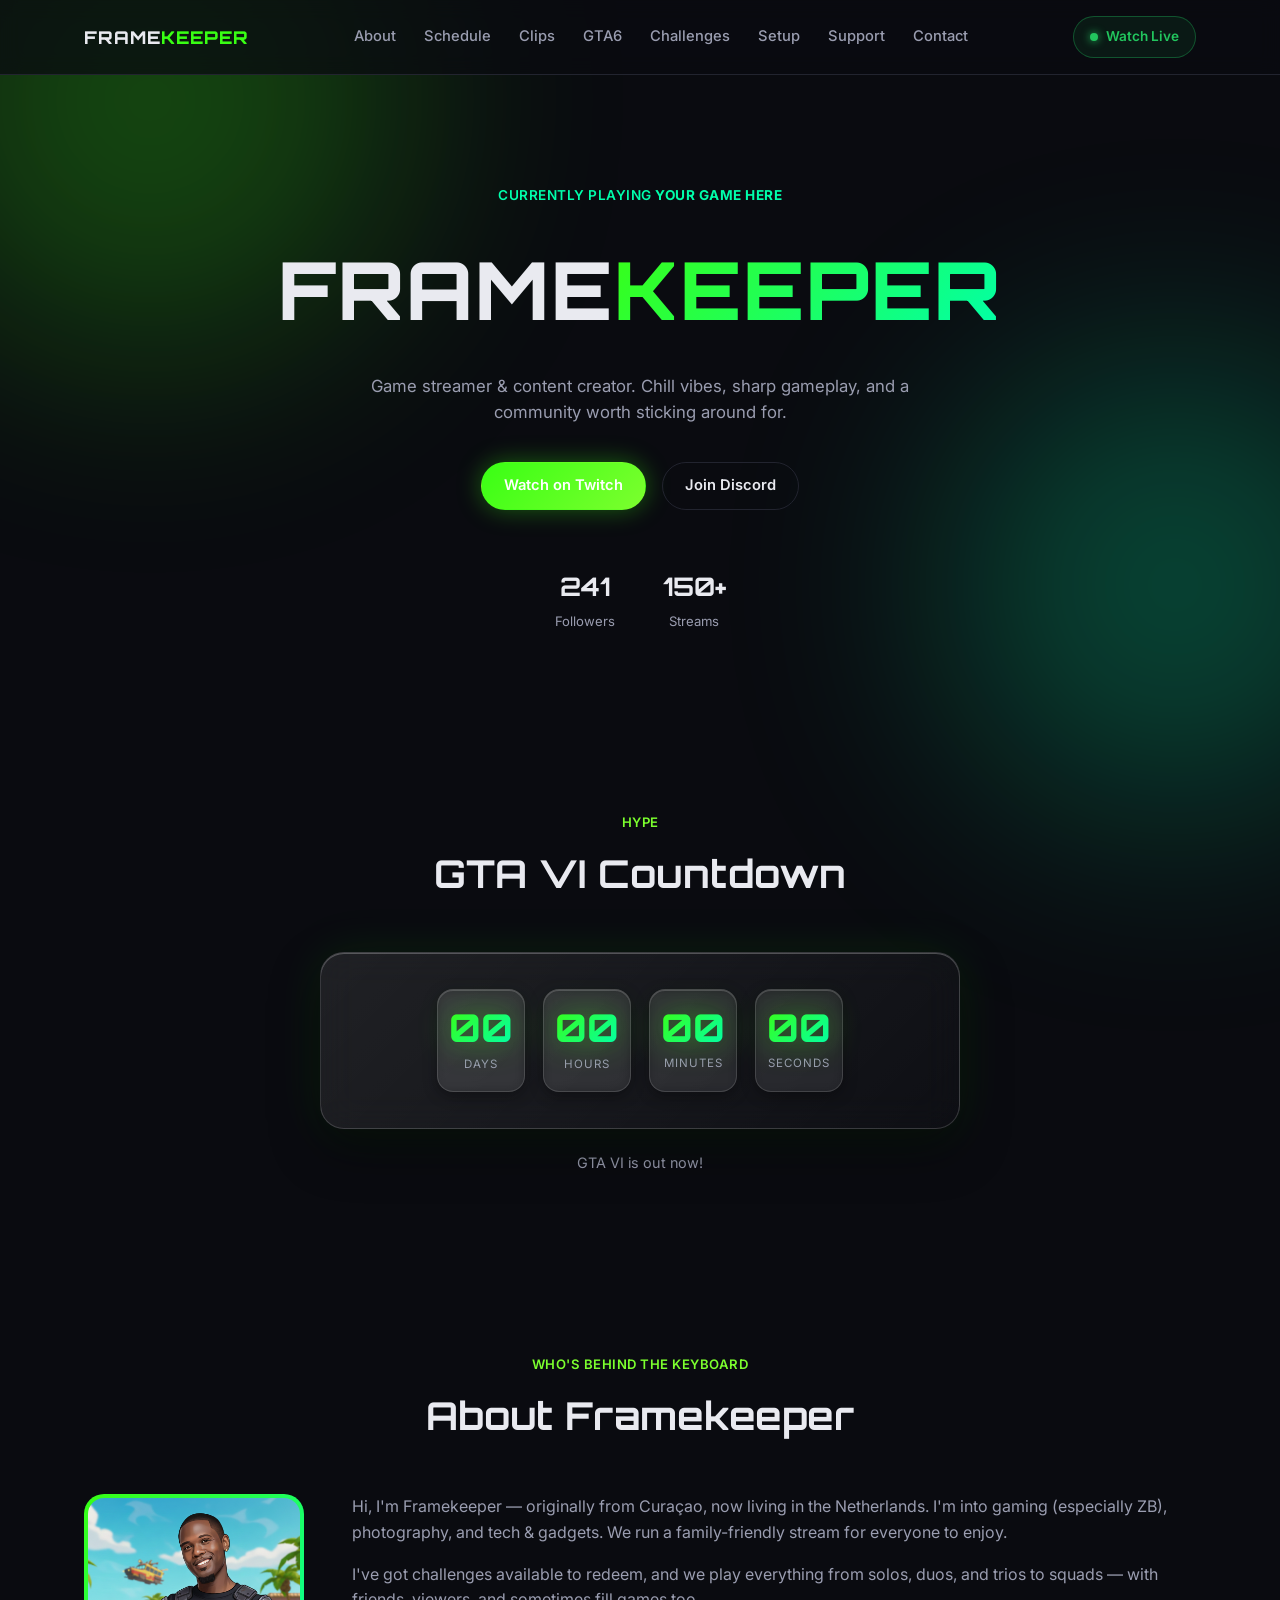
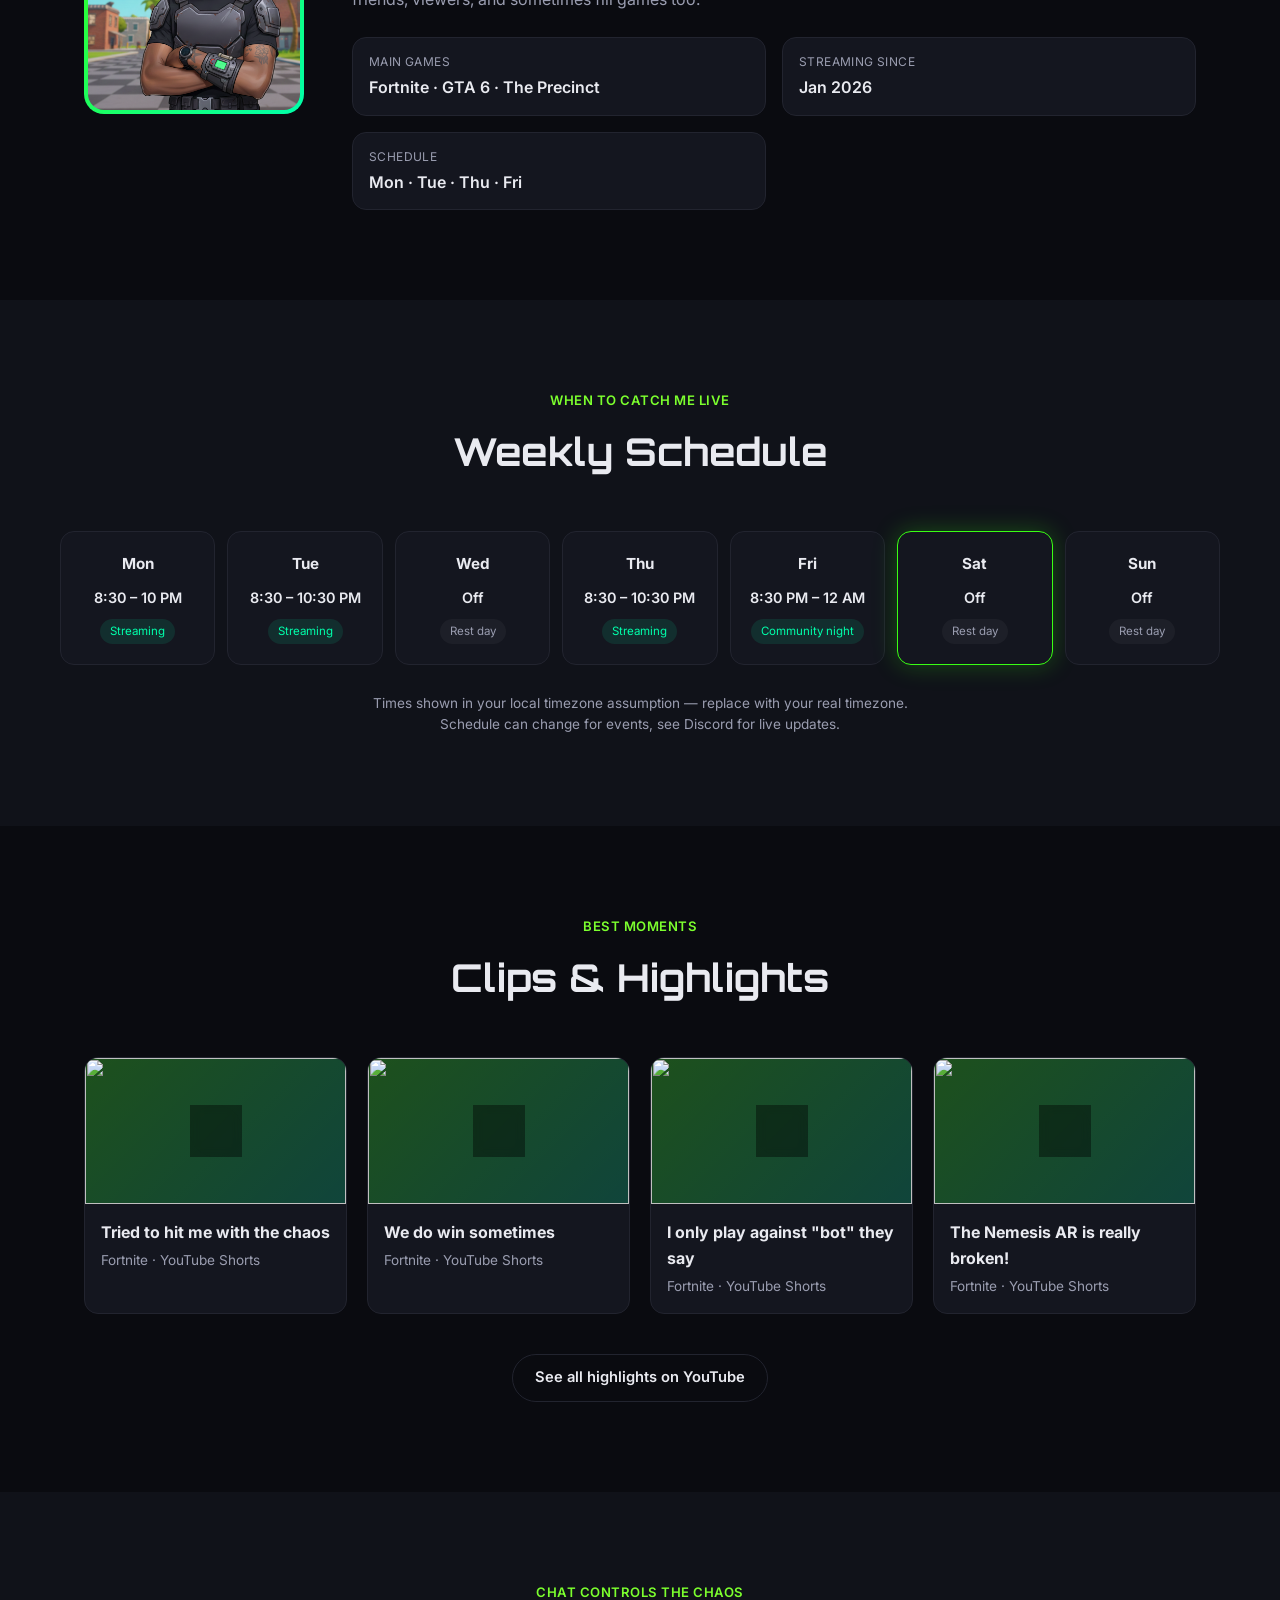
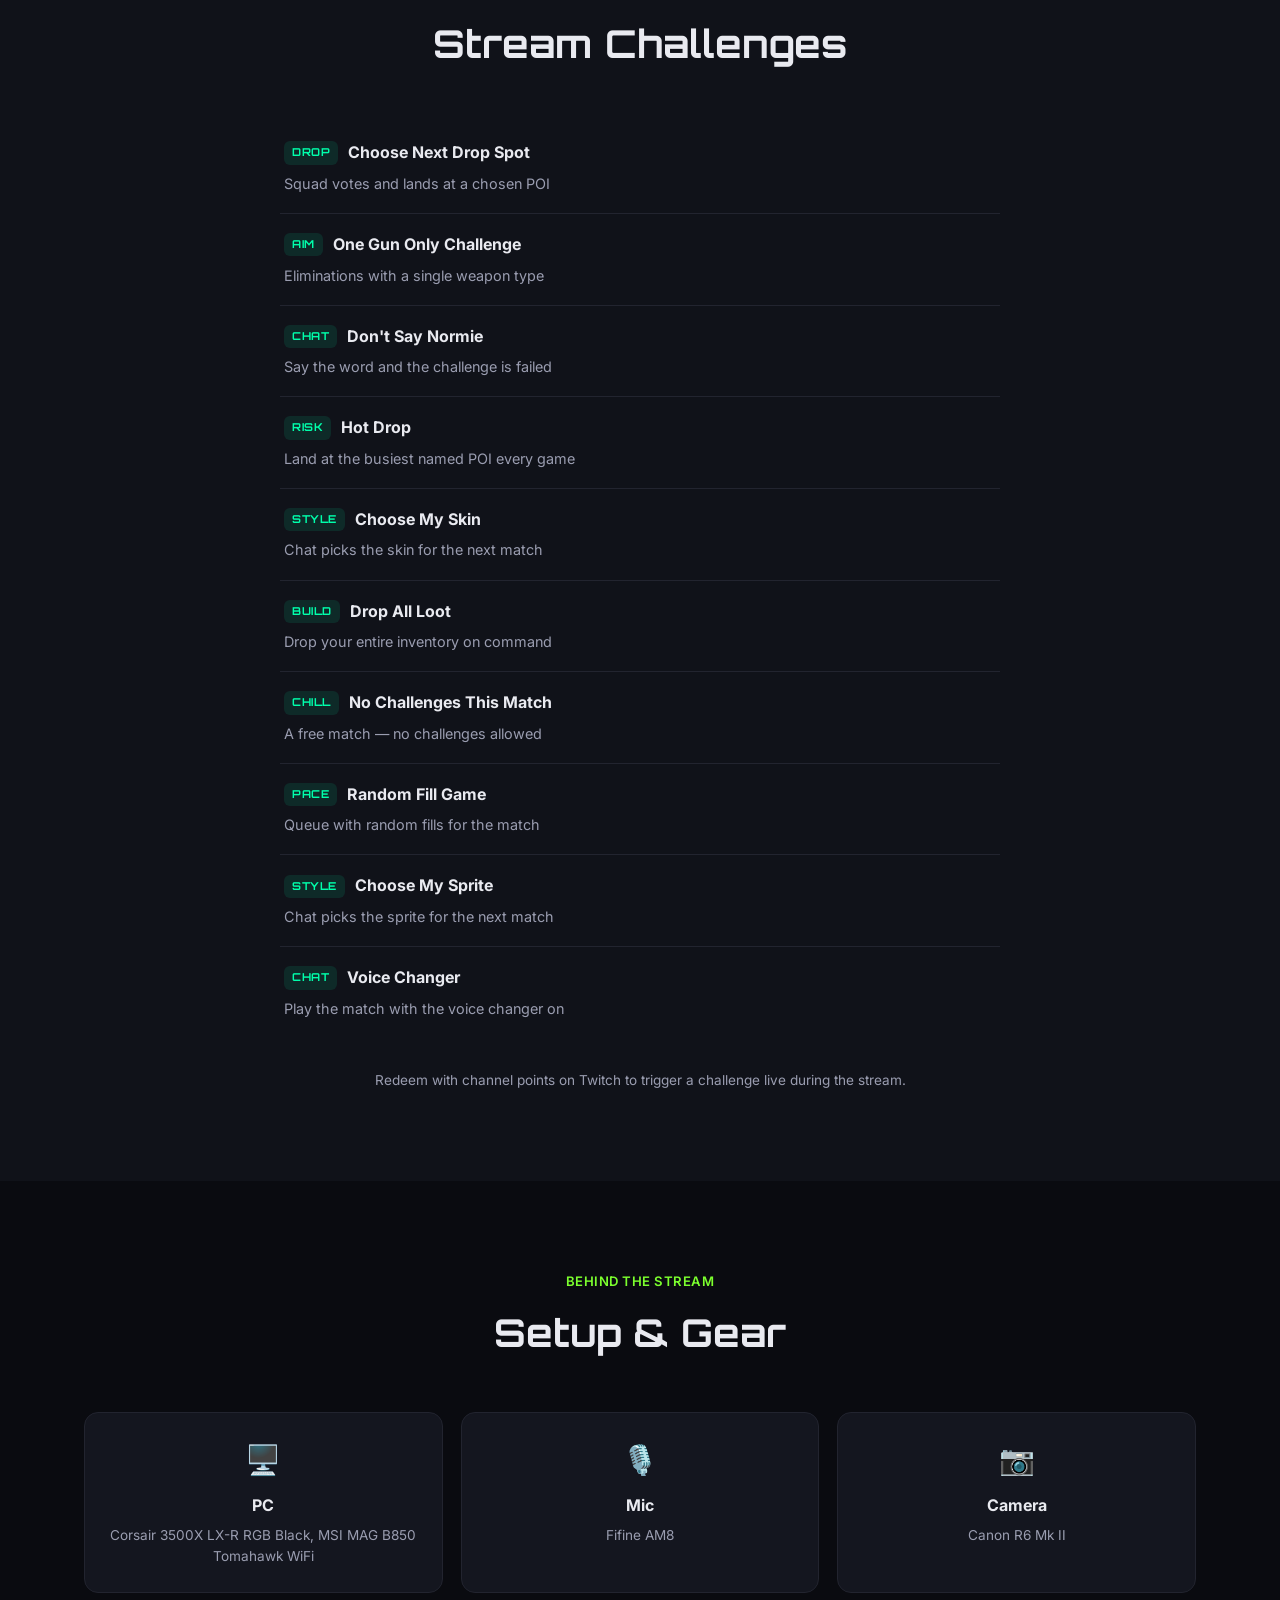
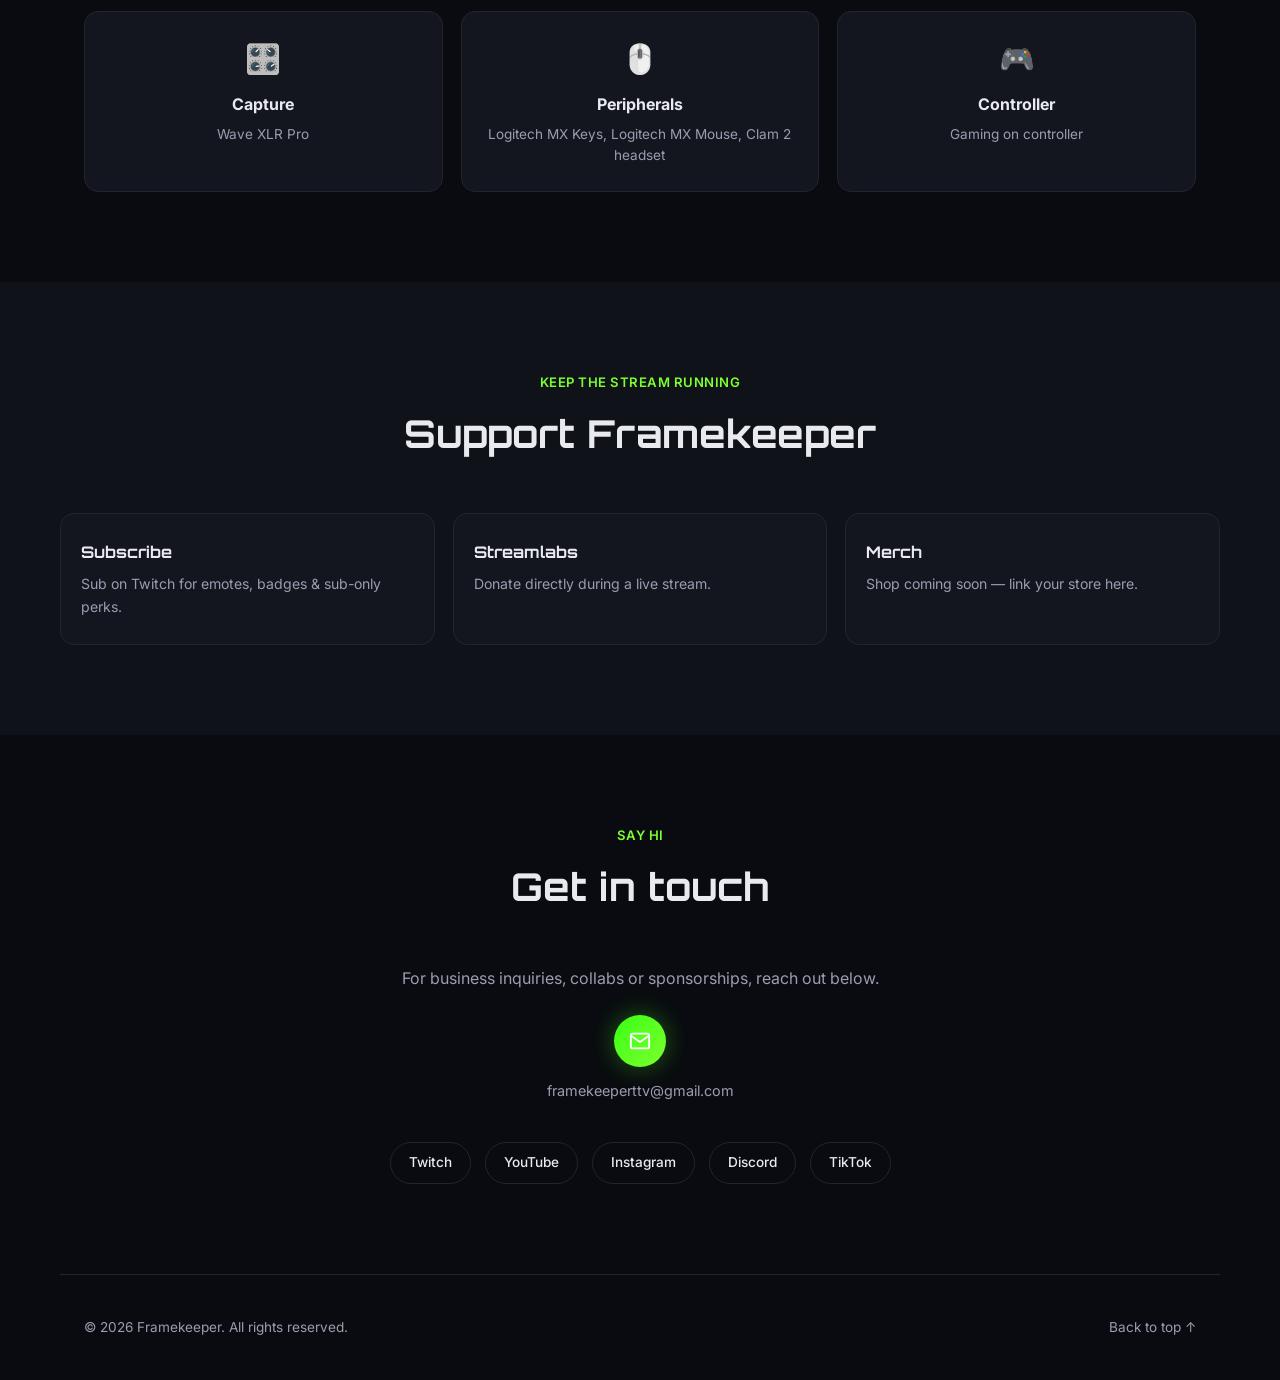
==== streamer-site/index.html @ 90343b36 "Update followers stat to 241 Co-Authored-By: Claude Sonnet 5 <noreply@anthropic.com>" ====
<!DOCTYPE html>
<html lang="en">
<head>
<meta charset="UTF-8">
<meta name="viewport" content="width=device-width, initial-scale=1">
<title>Framekeeper — Game Streamer</title>
<meta name="description" content="Framekeeper — live game streaming, highlights, schedule and community.">
<link rel="icon" href="data:,">
<link rel="preconnect" href="https://fonts.googleapis.com">
<link rel="preconnect" href="https://fonts.gstatic.com" crossorigin>
<link href="https://fonts.googleapis.com/css2?family=Orbitron:wght@600;800&family=Inter:wght@400;500;600;700&display=swap" rel="stylesheet">
<link rel="stylesheet" href="styles.css">
</head>
<body>

<div id="top"></div>
<div class="glow glow-a"></div>
<div class="glow glow-b"></div>

<header class="site-header">
  <div class="header-inner">
    <a href="#top" class="logo">FRAME<span>KEEPER</span></a>

    <nav class="main-nav" id="main-nav">
      <a href="#about">About</a>
      <a href="#schedule">Schedule</a>
      <a href="#clips">Clips</a>
      <a href="#gta6">GTA6</a>
      <a href="#challenges">Challenges</a>
      <a href="#setup">Setup</a>
      <a href="#support">Support</a>
      <a href="#contact">Contact</a>
    </nav>

    <div class="header-actions">
      <a class="btn btn-live" href="https://twitch.tv/framekeeper" target="_blank" rel="noopener">
        <span class="dot"></span> Watch Live
      </a>
      <button class="nav-toggle" id="nav-toggle" aria-label="Toggle menu" aria-expanded="false">
        <span></span><span></span><span></span>
      </button>
    </div>
  </div>
</header>

<main>

  <!-- HERO -->
  <section class="hero">
    <div class="hero-inner">
      <p class="eyebrow">Currently playing <strong>Your Game Here</strong></p>
      <h1>FRAME<span class="accent">KEEPER</span></h1>
      <p class="hero-sub">Game streamer &amp; content creator. Chill vibes, sharp gameplay, and a community worth sticking around for.</p>
      <div class="hero-actions">
        <a class="btn btn-primary" href="https://twitch.tv/framekeeper" target="_blank" rel="noopener">Watch on Twitch</a>
        <a class="btn btn-ghost" href="https://discord.gg/zXcfpspNe" target="_blank" rel="noopener">Join Discord</a>
      </div>
      <ul class="hero-stats">
        <li><strong>241</strong><span>Followers</span></li>
        <li><strong>150+</strong><span>Streams</span></li>
      </ul>
    </div>
  </section>

  <!-- GTA VI COUNTDOWN -->
  <section id="gta6" class="section">
    <div class="section-head">
      <p class="kicker">Hype</p>
      <h2>GTA VI Countdown</h2>
    </div>
    <div class="countdown-glass">
      <div class="countdown-unit">
        <span class="countdown-value" id="cd-days">00</span>
        <span class="countdown-label">Days</span>
      </div>
      <div class="countdown-unit">
        <span class="countdown-value" id="cd-hours">00</span>
        <span class="countdown-label">Hours</span>
      </div>
      <div class="countdown-unit">
        <span class="countdown-value" id="cd-mins">00</span>
        <span class="countdown-label">Minutes</span>
      </div>
      <div class="countdown-unit">
        <span class="countdown-value" id="cd-secs">00</span>
        <span class="countdown-label">Seconds</span>
      </div>
    </div>
    <p class="countdown-date" id="cd-target-label">Counting down to November 19, 2026</p>
  </section>

  <!-- ABOUT -->
  <section id="about" class="section">
    <div class="section-head">
      <p class="kicker">Who's behind the keyboard</p>
      <h2>About Framekeeper</h2>
    </div>
    <div class="about-grid">
      <div class="avatar-frame">
        <img src="assets/1766409558117.jpg" alt="Framekeeper" class="avatar-photo">
      </div>
      <div class="about-copy">
        <p>Hi, I'm Framekeeper — originally from Curaçao, now living in the Netherlands. I'm into gaming (especially ZB), photography, and tech &amp; gadgets. We run a family-friendly stream for everyone to enjoy.</p>
        <p>I've got challenges available to redeem, and we play everything from solos, duos, and trios to squads — with friends, viewers, and sometimes fill games too.</p>
        <div class="fact-grid">
          <div class="fact"><span class="fact-label">Main games</span><span class="fact-value">Fortnite · GTA 6 · The Precinct</span></div>
          <div class="fact"><span class="fact-label">Streaming since</span><span class="fact-value">Jan 2026</span></div>
          <div class="fact"><span class="fact-label">Schedule</span><span class="fact-value">Mon · Tue · Thu · Fri</span></div>
        </div>
      </div>
    </div>
  </section>

  <!-- SCHEDULE -->
  <section id="schedule" class="section section-alt">
    <div class="section-head">
      <p class="kicker">When to catch me live</p>
      <h2>Weekly Schedule</h2>
    </div>
    <div class="schedule-grid" id="schedule-grid">
      <div class="day" data-day="Mon"><h3>Mon</h3><p class="time">8:30 – 10 PM</p><p class="tag">Streaming</p></div>
      <div class="day" data-day="Tue"><h3>Tue</h3><p class="time">8:30 – 10:30 PM</p><p class="tag">Streaming</p></div>
      <div class="day" data-day="Wed"><h3>Wed</h3><p class="time">Off</p><p class="tag muted">Rest day</p></div>
      <div class="day" data-day="Thu"><h3>Thu</h3><p class="time">8:30 – 10:30 PM</p><p class="tag">Streaming</p></div>
      <div class="day" data-day="Fri"><h3>Fri</h3><p class="time">8:30 PM – 12 AM</p><p class="tag">Community night</p></div>
      <div class="day" data-day="Sat"><h3>Sat</h3><p class="time">Off</p><p class="tag muted">Rest day</p></div>
      <div class="day" data-day="Sun"><h3>Sun</h3><p class="time">Off</p><p class="tag muted">Rest day</p></div>
    </div>
    <p class="schedule-note">Times shown in your local timezone assumption — replace with your real timezone. Schedule can change for events, see Discord for live updates.</p>
  </section>

  <!-- CLIPS -->
  <section id="clips" class="section">
    <div class="section-head">
      <p class="kicker">Best moments</p>
      <h2>Clips &amp; Highlights</h2>
    </div>
    <div class="clips-grid">
      <a class="clip-card" href="https://youtube.com/shorts/l9DpNB4rnmU" target="_blank" rel="noopener">
        <div class="clip-thumb"><img src="https://i.ytimg.com/vi/l9DpNB4rnmU/hqdefault.jpg" alt="" loading="lazy"><span class="play">▶</span></div>
        <div class="clip-meta"><h3>Tried to hit me with the chaos</h3><p>Fortnite · YouTube Shorts</p></div>
      </a>
      <a class="clip-card" href="https://youtube.com/shorts/S5IHN55GiiU" target="_blank" rel="noopener">
        <div class="clip-thumb"><img src="https://i.ytimg.com/vi/S5IHN55GiiU/hqdefault.jpg" alt="" loading="lazy"><span class="play">▶</span></div>
        <div class="clip-meta"><h3>We do win sometimes</h3><p>Fortnite · YouTube Shorts</p></div>
      </a>
      <a class="clip-card" href="https://youtube.com/shorts/4AqRChThdSg" target="_blank" rel="noopener">
        <div class="clip-thumb"><img src="https://i.ytimg.com/vi/4AqRChThdSg/hqdefault.jpg" alt="" loading="lazy"><span class="play">▶</span></div>
        <div class="clip-meta"><h3>I only play against "bot" they say</h3><p>Fortnite · YouTube Shorts</p></div>
      </a>
      <a class="clip-card" href="https://youtube.com/shorts/7ZWcNuTIf1U" target="_blank" rel="noopener">
        <div class="clip-thumb"><img src="https://i.ytimg.com/vi/7ZWcNuTIf1U/hqdefault.jpg" alt="" loading="lazy"><span class="play">▶</span></div>
        <div class="clip-meta"><h3>The Nemesis AR is really broken!</h3><p>Fortnite · YouTube Shorts</p></div>
      </a>
    </div>
    <div class="clips-cta">
      <a class="btn btn-ghost" href="https://youtube.com/@framekeeper_" target="_blank" rel="noopener">See all highlights on YouTube</a>
    </div>
  </section>

  <!-- CHALLENGES -->
  <section id="challenges" class="section section-alt">
    <div class="section-head">
      <p class="kicker">Chat controls the chaos</p>
      <h2>Stream Challenges</h2>
    </div>
    <div class="challenge-list">
      <div class="challenge-item">
        <div class="challenge-title"><span class="challenge-tag">Drop</span>Choose Next Drop Spot</div>
        <p class="challenge-desc">Squad votes and lands at a chosen POI</p>
      </div>
      <div class="challenge-item">
        <div class="challenge-title"><span class="challenge-tag">Aim</span>One Gun Only Challenge</div>
        <p class="challenge-desc">Eliminations with a single weapon type</p>
      </div>
      <div class="challenge-item">
        <div class="challenge-title"><span class="challenge-tag">Chat</span>Don't Say Normie</div>
        <p class="challenge-desc">Say the word and the challenge is failed</p>
      </div>
      <div class="challenge-item">
        <div class="challenge-title"><span class="challenge-tag">Risk</span>Hot Drop</div>
        <p class="challenge-desc">Land at the busiest named POI every game</p>
      </div>
      <div class="challenge-item">
        <div class="challenge-title"><span class="challenge-tag">Style</span>Choose My Skin</div>
        <p class="challenge-desc">Chat picks the skin for the next match</p>
      </div>
      <div class="challenge-item">
        <div class="challenge-title"><span class="challenge-tag">Build</span>Drop All Loot</div>
        <p class="challenge-desc">Drop your entire inventory on command</p>
      </div>
      <div class="challenge-item">
        <div class="challenge-title"><span class="challenge-tag">Chill</span>No Challenges This Match</div>
        <p class="challenge-desc">A free match — no challenges allowed</p>
      </div>
      <div class="challenge-item">
        <div class="challenge-title"><span class="challenge-tag">Pace</span>Random Fill Game</div>
        <p class="challenge-desc">Queue with random fills for the match</p>
      </div>
      <div class="challenge-item">
        <div class="challenge-title"><span class="challenge-tag">Style</span>Choose My Sprite</div>
        <p class="challenge-desc">Chat picks the sprite for the next match</p>
      </div>
      <div class="challenge-item">
        <div class="challenge-title"><span class="challenge-tag">Chat</span>Voice Changer</div>
        <p class="challenge-desc">Play the match with the voice changer on</p>
      </div>
    </div>
    <p class="challenge-note">Redeem with channel points on Twitch to trigger a challenge live during the stream.</p>
  </section>

  <!-- SETUP -->
  <section id="setup" class="section">
    <div class="section-head">
      <p class="kicker">Behind the stream</p>
      <h2>Setup &amp; Gear</h2>
    </div>
    <div class="gear-grid">
      <div class="gear-item"><span class="gear-icon">🖥️</span><h3>PC</h3><p>Corsair 3500X LX-R RGB Black, MSI MAG B850 Tomahawk WiFi</p></div>
      <div class="gear-item"><span class="gear-icon">🎙️</span><h3>Mic</h3><p>Fifine AM8</p></div>
      <div class="gear-item"><span class="gear-icon">📷</span><h3>Camera</h3><p>Canon R6 Mk II</p></div>
      <div class="gear-item"><span class="gear-icon">🎛️</span><h3>Capture</h3><p>Wave XLR Pro</p></div>
      <div class="gear-item"><span class="gear-icon">🖱️</span><h3>Peripherals</h3><p>Logitech MX Keys, Logitech MX Mouse, Clam 2 headset</p></div>
      <div class="gear-item"><span class="gear-icon">🎮</span><h3>Controller</h3><p>Gaming on controller</p></div>
    </div>
  </section>

  <!-- SUPPORT -->
  <section id="support" class="section section-alt">
    <div class="section-head">
      <p class="kicker">Keep the stream running</p>
      <h2>Support Framekeeper</h2>
    </div>
    <div class="support-grid">
      <a class="support-card" href="https://twitch.tv/subs/framekeeper" target="_blank" rel="noopener">
        <h3>Subscribe</h3>
        <p>Sub on Twitch for emotes, badges &amp; sub-only perks.</p>
      </a>
      <a class="support-card" href="https://streamlabs.com/framekeeper" target="_blank" rel="noopener">
        <h3>Streamlabs</h3>
        <p>Donate directly during a live stream.</p>
      </a>
      <a class="support-card" href="#" target="_blank" rel="noopener">
        <h3>Merch</h3>
        <p>Shop coming soon — link your store here.</p>
      </a>
    </div>
  </section>

  <!-- CONTACT / SOCIALS -->
  <section id="contact" class="section contact-section">
    <div class="section-head">
      <p class="kicker">Say hi</p>
      <h2>Get in touch</h2>
    </div>
    <p class="contact-copy">For business inquiries, collabs or sponsorships, reach out below.</p>
    <a class="btn-icon" href="mailto:framekeeperttv@gmail.com" aria-label="Email framekeeperttv@gmail.com" title="framekeeperttv@gmail.com">
      <svg viewBox="0 0 24 24" width="22" height="22" fill="none" stroke="currentColor" stroke-width="2" stroke-linecap="round" stroke-linejoin="round">
        <rect x="2" y="4" width="20" height="16" rx="2"></rect>
        <path d="m22 6-10 7L2 6"></path>
      </svg>
    </a>
    <p class="contact-email">framekeeperttv@gmail.com</p>

    <div class="social-row">
      <a href="https://twitch.tv/framekeeper" target="_blank" rel="noopener" aria-label="Twitch">Twitch</a>
      <a href="https://youtube.com/@framekeeper_" target="_blank" rel="noopener" aria-label="YouTube">YouTube</a>
      <a href="https://www.instagram.com/framekeeper_" target="_blank" rel="noopener" aria-label="Instagram">Instagram</a>
      <a href="https://discord.gg/zXcfpspNe" target="_blank" rel="noopener" aria-label="Discord">Discord</a>
      <a href="https://www.tiktok.com/@framekeeper_" target="_blank" rel="noopener" aria-label="TikTok">TikTok</a>
    </div>
  </section>

</main>

<footer class="site-footer">
  <p>© <span id="year"></span> Framekeeper. All rights reserved.</p>
  <a href="#top" class="back-to-top">Back to top ↑</a>
</footer>

<script src="script.js"></script>
</body>
</html>
---- streamer-site/styles.css ----
:root {
  --bg: #0a0b10;
  --bg-alt: #101219;
  --card: #14161f;
  --card-border: #22242f;
  --text: #e9eaf0;
  --text-dim: #9a9db0;
  --purple: #39ff14;
  --cyan: #00ffab;
  --pink: #7cff2e;
  --green: #22c55e;
  --radius: 14px;
  --font-display: 'Orbitron', sans-serif;
  --font-body: 'Inter', system-ui, sans-serif;
  --mx: 0;
  --my: 0;
}

* { box-sizing: border-box; }
html { scroll-behavior: smooth; }

body {
  margin: 0;
  background: var(--bg);
  color: var(--text);
  font-family: var(--font-body);
  line-height: 1.6;
  overflow-x: hidden;
}

img { max-width: 100%; display: block; }

a { color: inherit; text-decoration: none; }

/* Background glow accents */
.glow {
  position: fixed;
  border-radius: 50%;
  filter: blur(120px);
  opacity: 0.25;
  z-index: 0;
  pointer-events: none;
}
.glow-a {
  width: 500px; height: 500px;
  background: var(--purple);
  top: -150px; left: -100px;
  transform: translate(calc(var(--mx) * 30px), calc(var(--my) * 30px));
  transition: transform 0.4s ease-out;
}
.glow-b {
  width: 450px; height: 450px;
  background: var(--cyan);
  bottom: 10%; right: -120px;
  transform: translate(calc(var(--mx) * -30px), calc(var(--my) * -30px));
  transition: transform 0.4s ease-out;
}

/* Header */
.site-header {
  position: sticky;
  top: 0;
  z-index: 100;
  background: rgba(10, 11, 16, 0.75);
  backdrop-filter: blur(10px);
  border-bottom: 1px solid var(--card-border);
}
.header-inner {
  max-width: 1160px;
  margin: 0 auto;
  padding: 16px 24px;
  display: flex;
  align-items: center;
  justify-content: space-between;
  gap: 24px;
}
.logo {
  font-family: var(--font-display);
  font-weight: 800;
  font-size: 1.1rem;
  letter-spacing: 1px;
  white-space: nowrap;
}
.logo span { color: var(--purple); }

.main-nav {
  display: flex;
  gap: 28px;
  flex: 1;
  justify-content: center;
}
.main-nav a {
  font-size: 0.92rem;
  font-weight: 500;
  color: var(--text-dim);
  transition: color 0.2s;
}
.main-nav a:hover { color: var(--text); }

.header-actions { display: flex; align-items: center; gap: 14px; }

.nav-toggle {
  display: none;
  flex-direction: column;
  gap: 4px;
  background: none;
  border: none;
  cursor: pointer;
  padding: 8px;
}
.nav-toggle span {
  width: 22px; height: 2px;
  background: var(--text);
  border-radius: 2px;
}

/* Buttons */
.btn {
  display: inline-flex;
  align-items: center;
  gap: 8px;
  padding: 11px 22px;
  border-radius: 999px;
  font-weight: 600;
  font-size: 0.92rem;
  white-space: nowrap;
  transition: transform 0.15s, box-shadow 0.15s, background 0.15s;
  border: 1px solid transparent;
}
.btn:hover { transform: translateY(-2px); }

.btn-primary {
  background: linear-gradient(135deg, var(--purple), var(--pink));
  color: #fff;
  box-shadow: 0 0 24px rgba(57, 255, 20, 0.35);
}
.btn-primary:hover { box-shadow: 0 0 32px rgba(57, 255, 20, 0.55); }

.btn-ghost {
  background: transparent;
  border-color: var(--card-border);
  color: var(--text);
}
.btn-ghost:hover { border-color: var(--purple); }

.btn-live {
  background: rgba(34, 197, 94, 0.08);
  border: 1px solid rgba(34, 197, 94, 0.35);
  color: var(--green);
  padding: 9px 16px;
  font-size: 0.85rem;
}
.btn-live .dot {
  width: 8px; height: 8px;
  border-radius: 50%;
  background: var(--green);
  box-shadow: 0 0 8px var(--green);
  animation: pulse 1.6s infinite;
}
@keyframes pulse {
  0%, 100% { opacity: 1; }
  50% { opacity: 0.4; }
}

/* Hero */
.hero {
  position: relative;
  z-index: 1;
  max-width: 1160px;
  margin: 0 auto;
  padding: 110px 24px 90px;
  text-align: center;
}
.eyebrow {
  color: var(--cyan);
  font-size: 0.85rem;
  font-weight: 600;
  letter-spacing: 0.5px;
  text-transform: uppercase;
  margin: 0 0 18px;
}
.hero h1 {
  font-family: var(--font-display);
  font-size: clamp(2rem, 9vw, 5rem);
  font-weight: 800;
  margin: 0 0 20px;
  letter-spacing: 2px;
  overflow-wrap: break-word;
  word-break: break-word;
}
.hero h1 .accent {
  background: linear-gradient(135deg, var(--purple), var(--cyan));
  -webkit-background-clip: text;
  background-clip: text;
  color: transparent;
}
.hero-sub {
  max-width: 560px;
  margin: 0 auto 36px;
  color: var(--text-dim);
  font-size: 1.05rem;
}
.hero-actions {
  display: flex;
  gap: 16px;
  justify-content: center;
  flex-wrap: wrap;
  margin-bottom: 56px;
}
.hero-stats {
  display: flex;
  justify-content: center;
  gap: 48px;
  list-style: none;
  padding: 0;
  margin: 0;
}
.hero-stats li { display: flex; flex-direction: column; align-items: center; }
.hero-stats strong { font-size: 1.6rem; font-family: var(--font-display); color: var(--text); }
.hero-stats span { font-size: 0.82rem; color: var(--text-dim); margin-top: 4px; }

/* Sections */
.section {
  position: relative;
  z-index: 1;
  max-width: 1160px;
  margin: 0 auto;
  padding: 90px 24px;
}
.section-alt { background: var(--bg-alt); max-width: none; }
.section-alt > * { max-width: 1160px; margin-left: auto; margin-right: auto; }
.section-alt .schedule-grid,
.section-alt .gear-grid { max-width: 1160px; margin-left: auto; margin-right: auto; }

.section-head { text-align: center; margin-bottom: 48px; }
.kicker {
  color: var(--pink);
  font-size: 0.82rem;
  font-weight: 600;
  text-transform: uppercase;
  letter-spacing: 0.5px;
  margin: 0 0 10px;
}
.section-head h2 {
  font-family: var(--font-display);
  font-size: clamp(1.6rem, 3.5vw, 2.4rem);
  margin: 0;
}

/* About */
.about-grid {
  display: grid;
  grid-template-columns: 220px 1fr;
  gap: 48px;
  align-items: start;
}
.avatar-frame {
  aspect-ratio: 1;
  border-radius: 20px;
  padding: 4px;
  background: linear-gradient(135deg, var(--purple), var(--cyan));
}
.avatar-placeholder {
  width: 100%; height: 100%;
  border-radius: 16px;
  background: var(--card);
  display: flex;
  align-items: center;
  justify-content: center;
  font-family: var(--font-display);
  font-size: 3rem;
  font-weight: 800;
  color: var(--text-dim);
}
.avatar-photo {
  width: 100%;
  height: 100%;
  border-radius: 16px;
  object-fit: cover;
}
.about-copy p { color: var(--text-dim); margin: 0 0 16px; }
.about-copy strong { color: var(--text); }
.fact-grid {
  display: grid;
  grid-template-columns: repeat(2, 1fr);
  gap: 16px;
  margin-top: 24px;
}
.fact {
  background: var(--card);
  border: 1px solid var(--card-border);
  border-radius: var(--radius);
  padding: 14px 16px;
  display: flex;
  flex-direction: column;
  gap: 4px;
}
.fact-label { font-size: 0.75rem; color: var(--text-dim); text-transform: uppercase; letter-spacing: 0.4px; }
.fact-value { font-weight: 600; }

/* Schedule */
.schedule-grid {
  display: grid;
  grid-template-columns: repeat(7, 1fr);
  gap: 12px;
}
.day {
  background: var(--card);
  border: 1px solid var(--card-border);
  border-radius: var(--radius);
  padding: 20px 12px;
  text-align: center;
  transition: border-color 0.2s;
}
.day.today {
  border-color: var(--purple);
  box-shadow: 0 0 24px rgba(57, 255, 20, 0.25);
}
.day h3 { margin: 0 0 10px; font-size: 0.95rem; }
.day .time { margin: 0 0 8px; font-weight: 600; font-size: 0.9rem; }
.day .tag {
  display: inline-block;
  font-size: 0.72rem;
  color: var(--cyan);
  background: rgba(0, 255, 171, 0.1);
  padding: 3px 10px;
  border-radius: 999px;
  margin: 0;
}
.day .tag.muted { color: var(--text-dim); background: rgba(255,255,255,0.04); }
.schedule-note { text-align: center; color: var(--text-dim); font-size: 0.85rem; max-width: 560px; margin: 28px auto 0; }

/* Clips */
.clips-grid {
  display: grid;
  grid-template-columns: repeat(auto-fit, minmax(240px, 1fr));
  gap: 20px;
}
.clip-card {
  background: var(--card);
  border: 1px solid var(--card-border);
  border-radius: var(--radius);
  overflow: hidden;
  transition: transform 0.2s, border-color 0.2s;
}
.clip-card:hover { transform: translateY(-4px); border-color: var(--purple); }
.clip-thumb {
  position: relative;
  aspect-ratio: 16/9;
  background: linear-gradient(135deg, rgba(57,255,20,0.25), rgba(0,255,171,0.2));
  display: flex; align-items: center; justify-content: center;
  overflow: hidden;
}
.clip-thumb img {
  position: absolute;
  inset: 0;
  width: 100%;
  height: 100%;
  object-fit: cover;
}
.clip-thumb .play {
  position: relative;
  z-index: 1;
  width: 52px; height: 52px;
  border-radius: 50%;
  background: rgba(0,0,0,0.4);
  color: #fff;
  display: flex; align-items: center; justify-content: center;
  font-size: 1.1rem;
  backdrop-filter: blur(4px);
}
.clip-meta { padding: 16px; }
.clip-meta h3 { margin: 0 0 4px; font-size: 1rem; }
.clip-meta p { margin: 0; color: var(--text-dim); font-size: 0.85rem; }
.clips-cta { text-align: center; margin-top: 40px; }

/* Challenges */
.challenge-list {
  max-width: 720px;
  margin: 0 auto;
  display: flex;
  flex-direction: column;
}
.challenge-item {
  padding: 18px 4px;
  border-bottom: 1px solid var(--card-border);
}
.challenge-item:last-child { border-bottom: none; }
.challenge-title {
  display: flex;
  align-items: center;
  gap: 10px;
  font-weight: 700;
  font-size: 1rem;
}
.challenge-tag {
  font-family: var(--font-display);
  font-size: 0.68rem;
  font-weight: 700;
  letter-spacing: 0.5px;
  text-transform: uppercase;
  color: var(--cyan);
  background: rgba(0, 255, 171, 0.1);
  padding: 3px 8px;
  border-radius: 6px;
}
.challenge-desc { margin: 6px 0 0 0; color: var(--text-dim); font-size: 0.9rem; }
.challenge-note { text-align: center; max-width: 560px; margin: 32px auto 0; color: var(--text-dim); font-size: 0.85rem; }

/* GTA VI countdown — glass 3D card */
.countdown-glass {
  display: flex;
  justify-content: center;
  gap: 18px;
  flex-wrap: wrap;
  max-width: 640px;
  margin: 0 auto;
  padding: 36px 28px;
  border-radius: 24px;
  background: linear-gradient(135deg, rgba(255, 255, 255, 0.09), rgba(255, 255, 255, 0.02));
  border: 1px solid rgba(255, 255, 255, 0.16);
  backdrop-filter: blur(18px);
  -webkit-backdrop-filter: blur(18px);
  box-shadow:
    0 20px 50px rgba(0, 0, 0, 0.45),
    inset 0 1px 0 rgba(255, 255, 255, 0.25),
    0 0 50px rgba(57, 255, 20, 0.1);
  transform-style: preserve-3d;
  transition: transform 0.4s ease;
}
.countdown-unit {
  min-width: 88px;
  padding: 18px 10px;
  border-radius: 16px;
  background: rgba(255, 255, 255, 0.06);
  border: 1px solid rgba(255, 255, 255, 0.14);
  text-align: center;
  backdrop-filter: blur(6px);
  box-shadow: inset 0 1px 0 rgba(255, 255, 255, 0.18), 0 4px 14px rgba(0, 0, 0, 0.35);
}
.countdown-value {
  display: block;
  font-family: var(--font-display);
  font-size: 2.4rem;
  font-weight: 800;
  line-height: 1;
  background: linear-gradient(135deg, var(--purple), var(--cyan));
  -webkit-background-clip: text;
  background-clip: text;
  color: transparent;
  filter: drop-shadow(0 0 16px rgba(57, 255, 20, 0.45));
}
.countdown-label {
  display: block;
  margin-top: 8px;
  font-size: 0.72rem;
  text-transform: uppercase;
  letter-spacing: 1px;
  color: var(--text-dim);
}
.countdown-date { text-align: center; margin: 22px auto 0; color: var(--text-dim); font-size: 0.9rem; }

/* Setup / gear */
.gear-grid {
  display: grid;
  grid-template-columns: repeat(3, 1fr);
  gap: 18px;
}
.gear-item {
  background: var(--card);
  border: 1px solid var(--card-border);
  border-radius: var(--radius);
  padding: 24px 18px;
  text-align: center;
}
.gear-icon { font-size: 1.8rem; display: block; margin-bottom: 10px; }
.gear-item h3 { margin: 0 0 6px; font-size: 1rem; }
.gear-item p { margin: 0; color: var(--text-dim); font-size: 0.85rem; }

/* Support */
.support-grid {
  display: grid;
  grid-template-columns: repeat(auto-fit, minmax(220px, 1fr));
  gap: 18px;
}
.support-card {
  background: var(--card);
  border: 1px solid var(--card-border);
  border-radius: var(--radius);
  padding: 26px 20px;
  transition: border-color 0.2s, transform 0.2s;
}
.support-card:hover { border-color: var(--pink); transform: translateY(-3px); }
.support-card h3 { margin: 0 0 8px; font-family: var(--font-display); font-size: 1rem; }
.support-card p { margin: 0; color: var(--text-dim); font-size: 0.88rem; }

/* Contact */
.contact-section { text-align: center; }
.contact-copy { color: var(--text-dim); max-width: 480px; margin: 0 auto 24px; }
.btn-icon {
  display: inline-flex;
  align-items: center;
  justify-content: center;
  width: 52px;
  height: 52px;
  border-radius: 50%;
  background: linear-gradient(135deg, var(--purple), var(--pink));
  color: #fff;
  box-shadow: 0 0 24px rgba(57, 255, 20, 0.35);
  transition: transform 0.15s, box-shadow 0.15s;
}
.btn-icon:hover {
  transform: translateY(-2px);
  box-shadow: 0 0 32px rgba(57, 255, 20, 0.55);
}
.contact-email { text-align: center; margin: 12px 0 0; color: var(--text-dim); font-size: 0.9rem; }
.social-row {
  display: flex;
  justify-content: center;
  flex-wrap: wrap;
  gap: 14px;
  margin-top: 40px;
}
.social-row a {
  padding: 9px 18px;
  border-radius: 999px;
  border: 1px solid var(--card-border);
  font-size: 0.85rem;
  font-weight: 500;
  transition: border-color 0.2s, color 0.2s;
}
.social-row a:hover { border-color: var(--cyan); color: var(--cyan); }

/* Footer */
.site-footer {
  position: relative;
  z-index: 1;
  border-top: 1px solid var(--card-border);
  padding: 28px 24px;
  display: flex;
  justify-content: space-between;
  align-items: center;
  max-width: 1160px;
  margin: 0 auto;
  color: var(--text-dim);
  font-size: 0.85rem;
}
.back-to-top { color: var(--text-dim); transition: color 0.2s; }
.back-to-top:hover { color: var(--text); }

/* Responsive */
@media (max-width: 860px) {
  .main-nav { display: none; }
  .nav-toggle { display: flex; }
  .about-grid { grid-template-columns: 1fr; }
  .avatar-frame { width: 140px; margin: 0 auto; }
  .schedule-grid { grid-template-columns: repeat(3, 1fr); }
  .gear-grid { grid-template-columns: repeat(2, 1fr); }
}

@media (max-width: 480px) {
  .schedule-grid { grid-template-columns: repeat(2, 1fr); }
  .gear-grid { grid-template-columns: 1fr; }
  .hero-stats { gap: 28px; }
  .hero h1 { letter-spacing: 0.5px; }
}

/* 3D tilt targets */
.gear-item, .clip-card, .support-card, .fact, .day {
  transition: transform 0.4s ease, border-color 0.2s;
}

/* Scroll reveal */
.reveal {
  opacity: 0;
  transform: translateY(24px);
  transition: opacity 0.6s ease, transform 0.6s ease;
}
.reveal.is-visible {
  opacity: 1;
  transform: translateY(0);
}

/* Mobile nav open state */
body.nav-open .main-nav {
  display: flex;
  position: absolute;
  top: 100%;
  left: 0;
  right: 0;
  flex-direction: column;
  background: var(--bg-alt);
  padding: 20px 24px;
  border-bottom: 1px solid var(--card-border);
  gap: 16px;
}
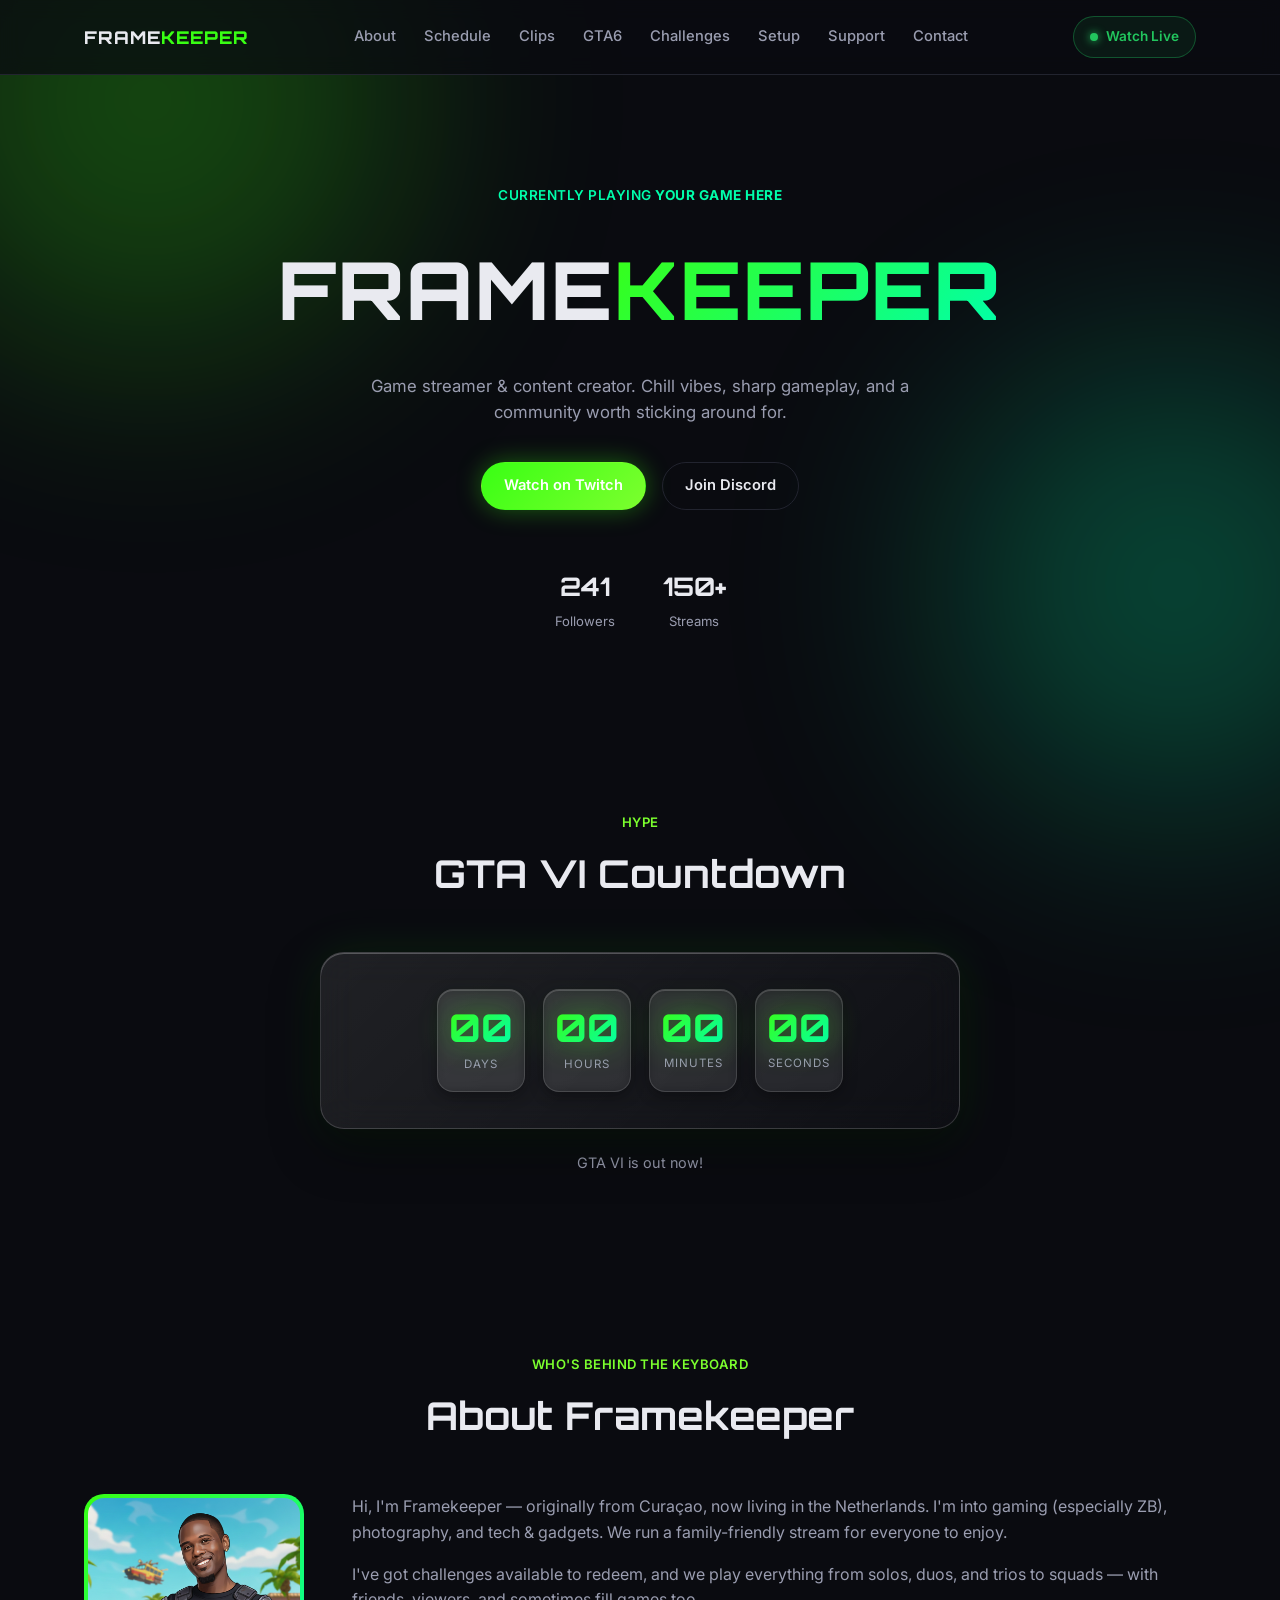
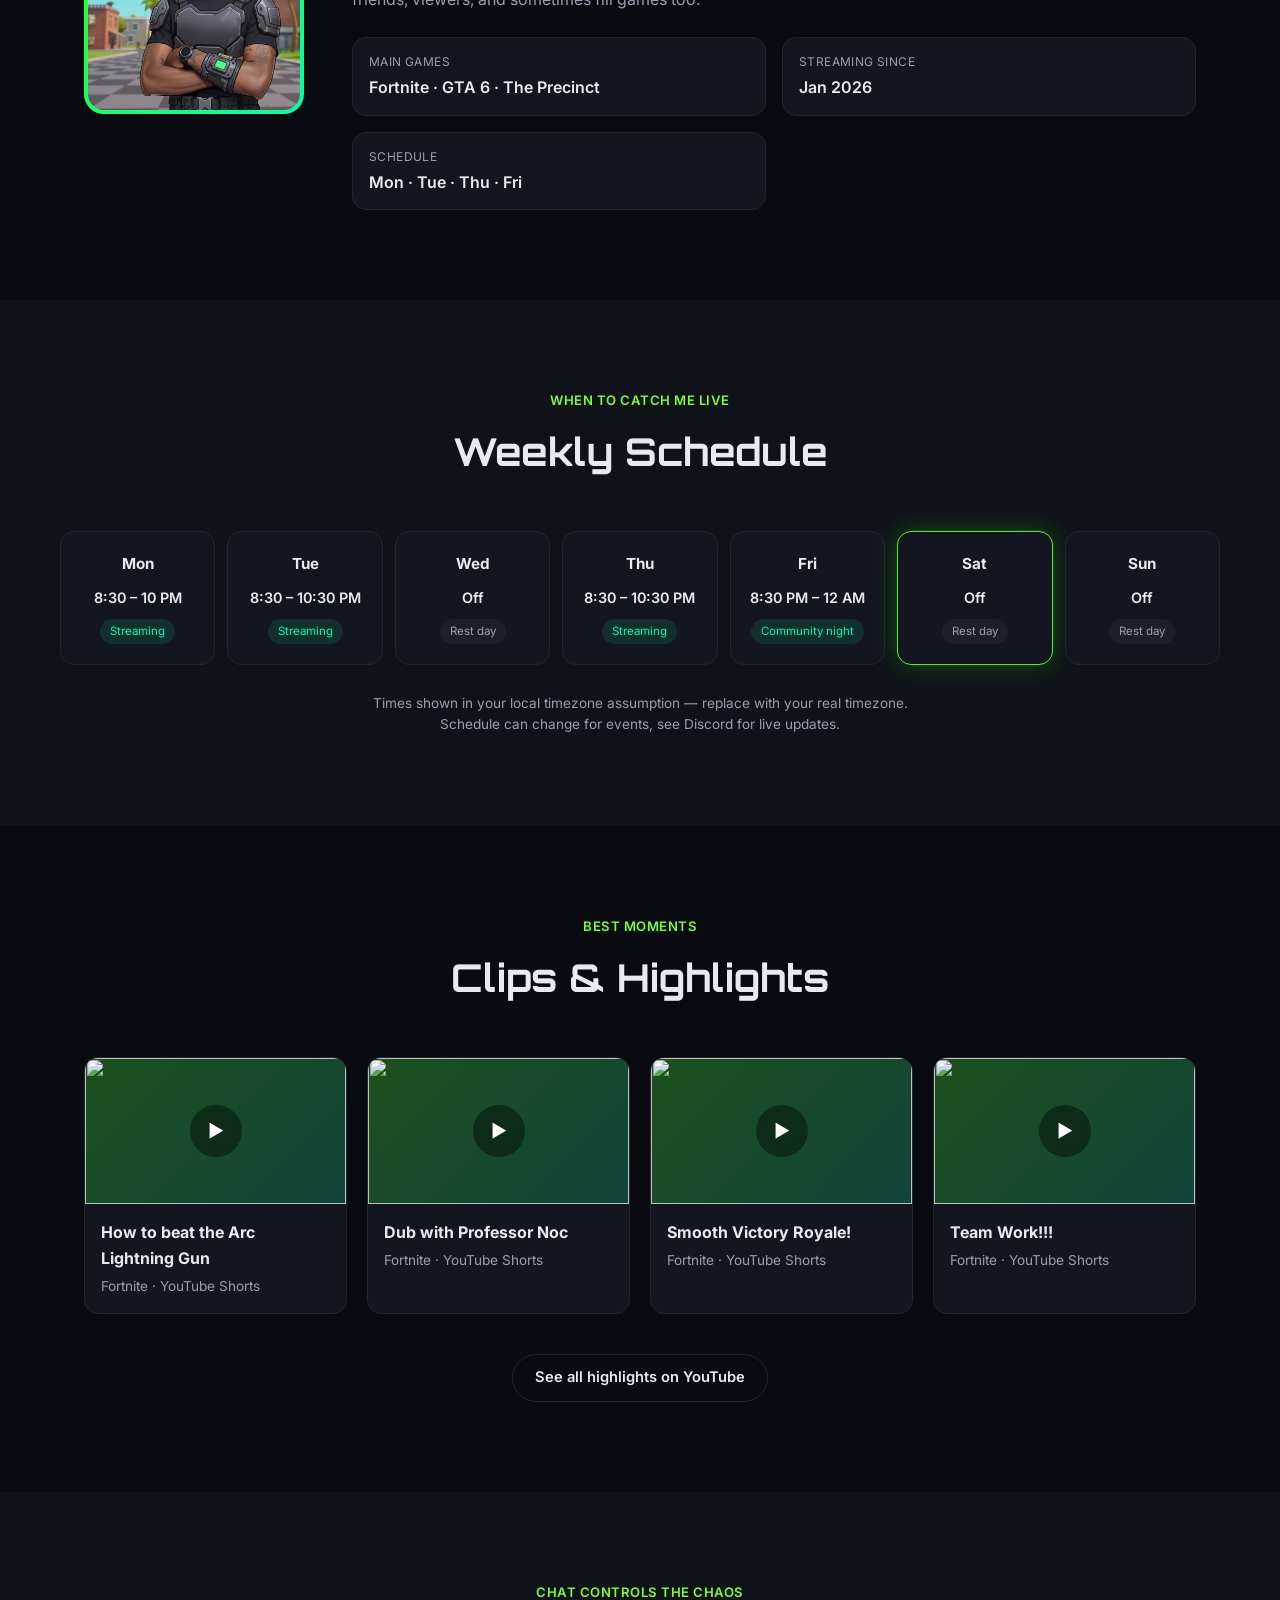
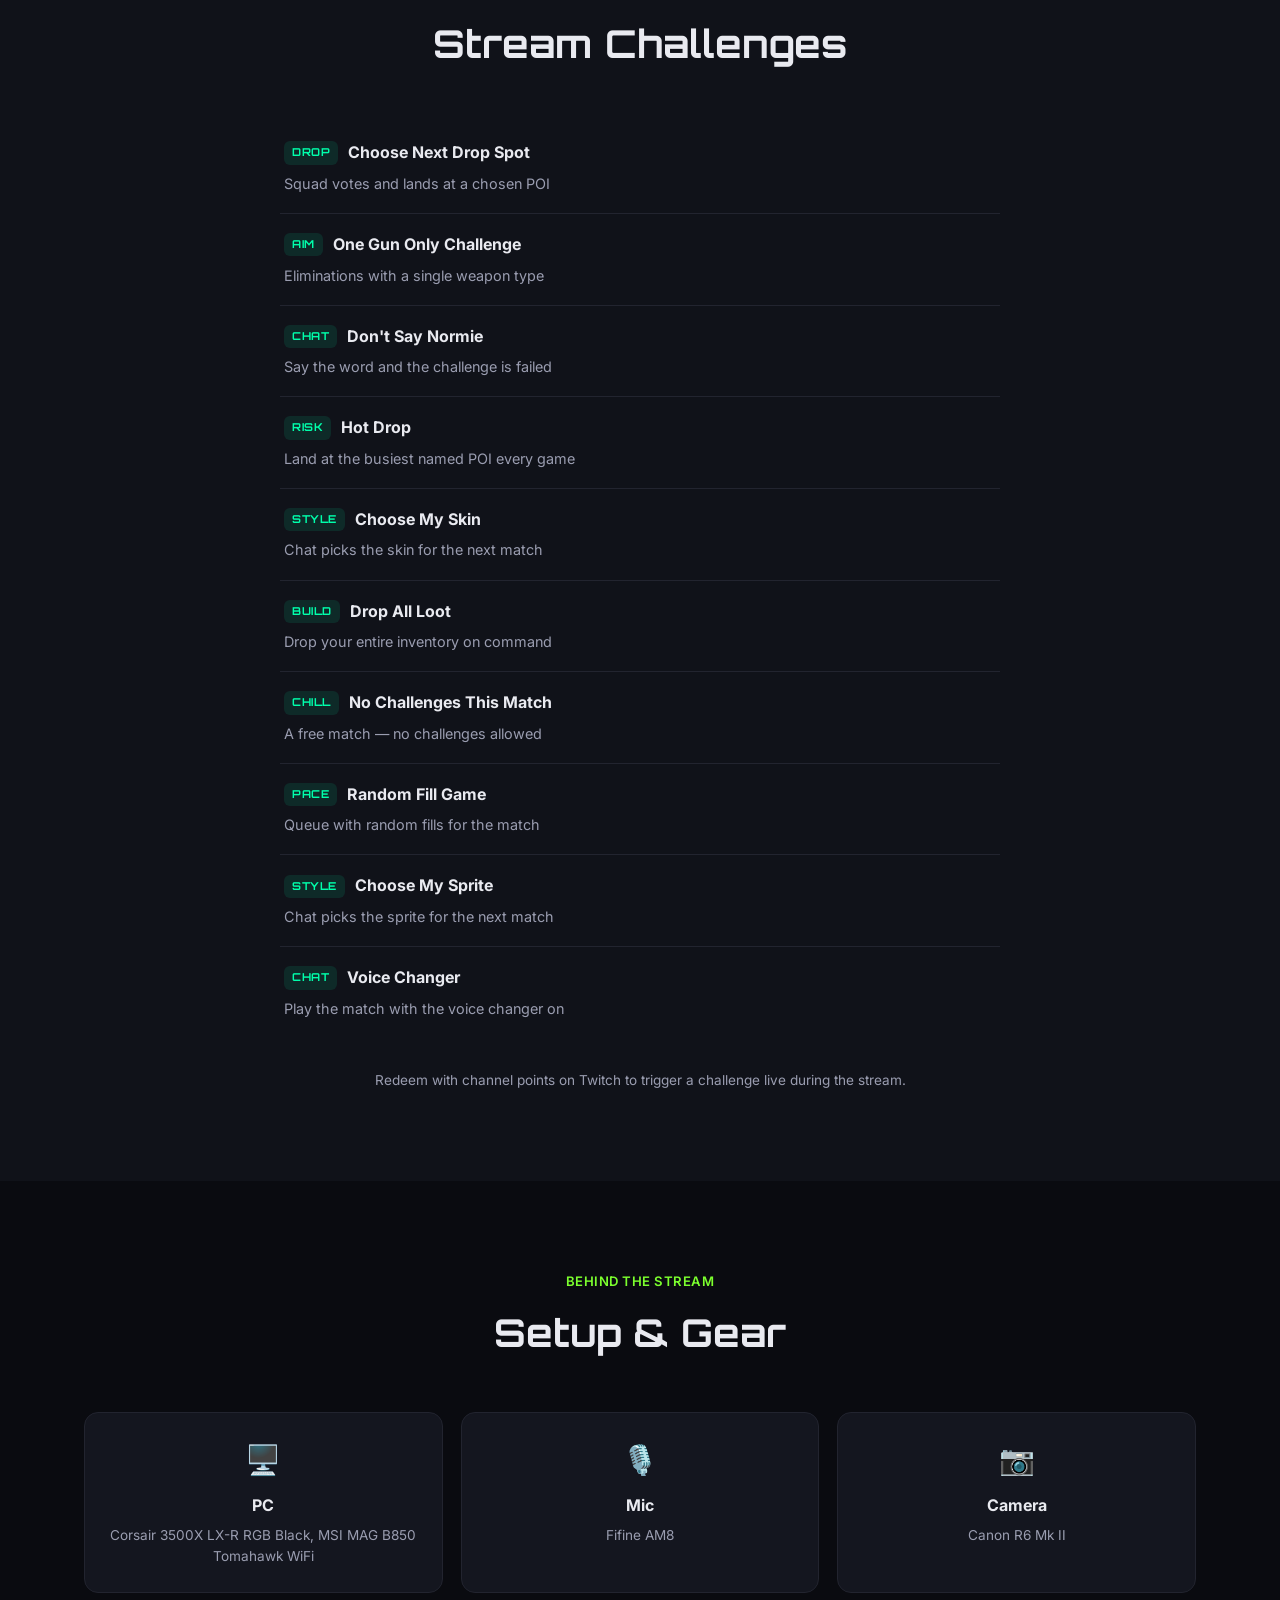
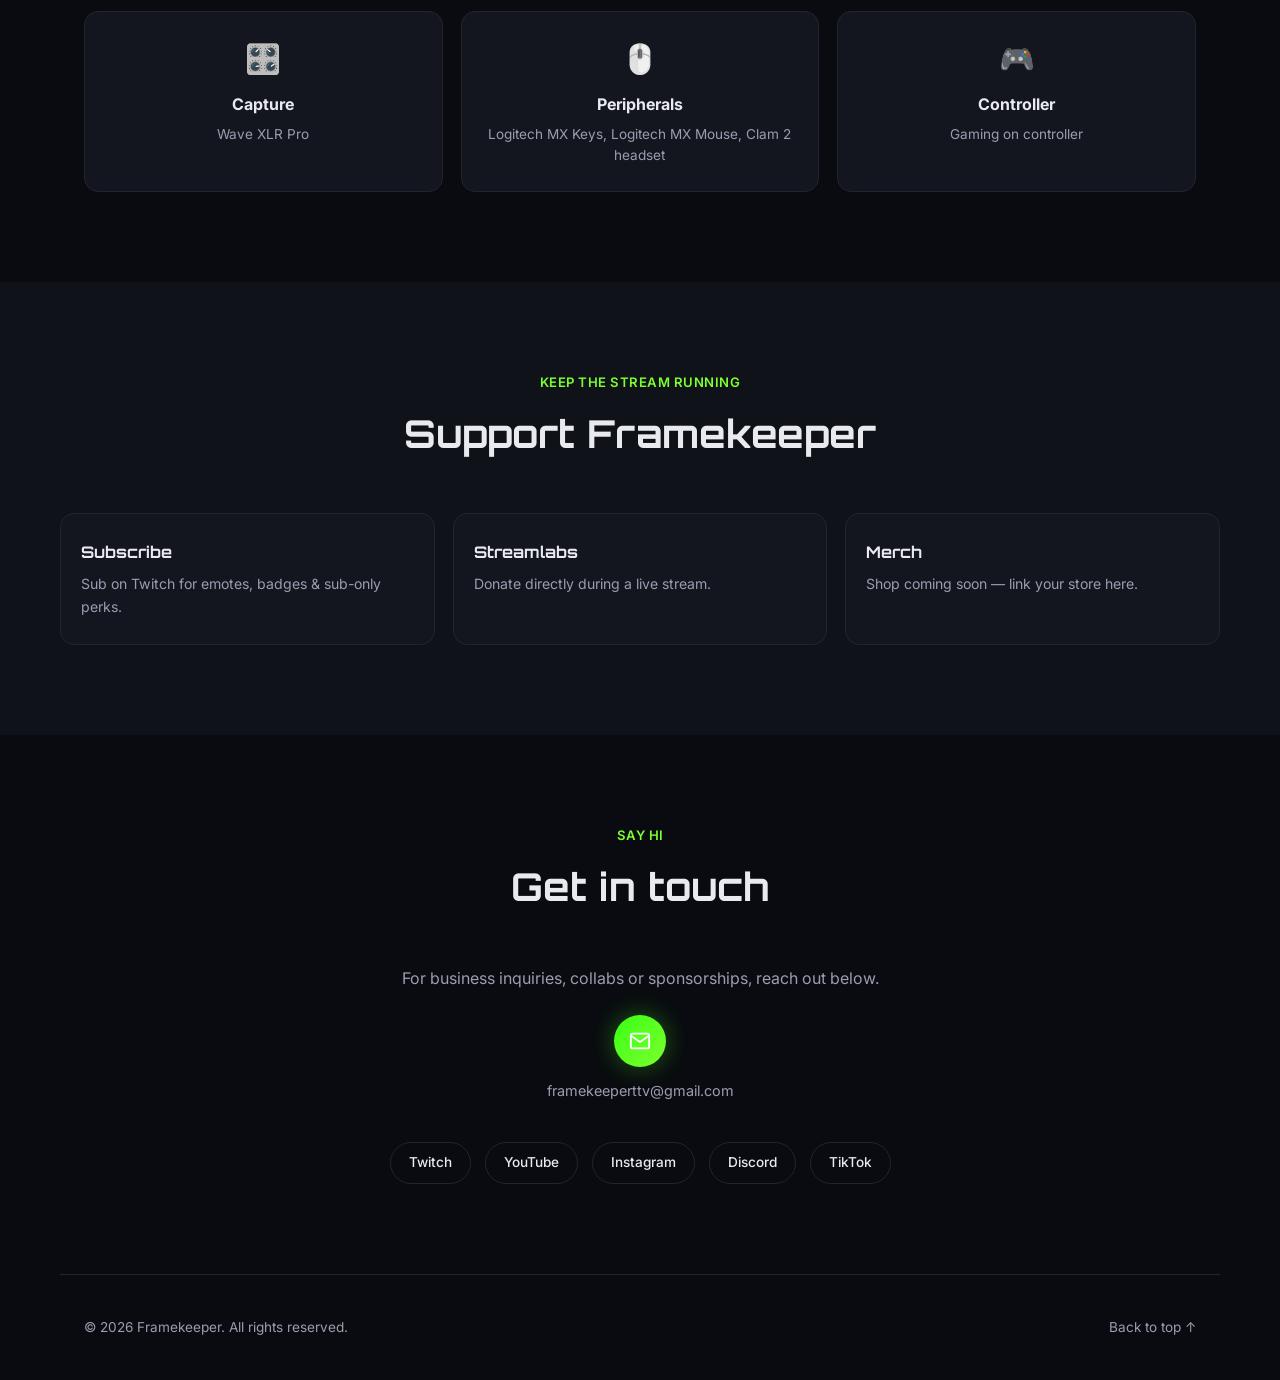
==== commit 73ab605b: "Refresh Clips & Highlights with current top YouTube Shorts Co-Authored-By: Claude Sonnet 5 <noreply@" ====
--- a/streamer-site/index.html
+++ b/streamer-site/index.html
@@ -136,21 +136,21 @@
       <h2>Clips &amp; Highlights</h2>
     </div>
     <div class="clips-grid">
-      <a class="clip-card" href="https://youtube.com/shorts/l9DpNB4rnmU" target="_blank" rel="noopener">
-        <div class="clip-thumb"><img src="https://i.ytimg.com/vi/l9DpNB4rnmU/hqdefault.jpg" alt="" loading="lazy"><span class="play">▶</span></div>
-        <div class="clip-meta"><h3>Tried to hit me with the chaos</h3><p>Fortnite · YouTube Shorts</p></div>
-      </a>
-      <a class="clip-card" href="https://youtube.com/shorts/S5IHN55GiiU" target="_blank" rel="noopener">
-        <div class="clip-thumb"><img src="https://i.ytimg.com/vi/S5IHN55GiiU/hqdefault.jpg" alt="" loading="lazy"><span class="play">▶</span></div>
-        <div class="clip-meta"><h3>We do win sometimes</h3><p>Fortnite · YouTube Shorts</p></div>
-      </a>
-      <a class="clip-card" href="https://youtube.com/shorts/4AqRChThdSg" target="_blank" rel="noopener">
-        <div class="clip-thumb"><img src="https://i.ytimg.com/vi/4AqRChThdSg/hqdefault.jpg" alt="" loading="lazy"><span class="play">▶</span></div>
-        <div class="clip-meta"><h3>I only play against "bot" they say</h3><p>Fortnite · YouTube Shorts</p></div>
-      </a>
-      <a class="clip-card" href="https://youtube.com/shorts/7ZWcNuTIf1U" target="_blank" rel="noopener">
-        <div class="clip-thumb"><img src="https://i.ytimg.com/vi/7ZWcNuTIf1U/hqdefault.jpg" alt="" loading="lazy"><span class="play">▶</span></div>
-        <div class="clip-meta"><h3>The Nemesis AR is really broken!</h3><p>Fortnite · YouTube Shorts</p></div>
+      <a class="clip-card" href="https://youtube.com/shorts/Y5DEf-rp5hI" target="_blank" rel="noopener">
+        <div class="clip-thumb"><img src="https://i.ytimg.com/vi/Y5DEf-rp5hI/hqdefault.jpg" alt="" loading="lazy"><span class="play">▶</span></div>
+        <div class="clip-meta"><h3>How to beat the Arc Lightning Gun</h3><p>Fortnite · YouTube Shorts</p></div>
+      </a>
+      <a class="clip-card" href="https://youtube.com/shorts/bRfI6fkyy3M" target="_blank" rel="noopener">
+        <div class="clip-thumb"><img src="https://i.ytimg.com/vi/bRfI6fkyy3M/hqdefault.jpg" alt="" loading="lazy"><span class="play">▶</span></div>
+        <div class="clip-meta"><h3>Dub with Professor Noc</h3><p>Fortnite · YouTube Shorts</p></div>
+      </a>
+      <a class="clip-card" href="https://youtube.com/shorts/oOH2IiJlYl0" target="_blank" rel="noopener">
+        <div class="clip-thumb"><img src="https://i.ytimg.com/vi/oOH2IiJlYl0/hqdefault.jpg" alt="" loading="lazy"><span class="play">▶</span></div>
+        <div class="clip-meta"><h3>Smooth Victory Royale!</h3><p>Fortnite · YouTube Shorts</p></div>
+      </a>
+      <a class="clip-card" href="https://youtube.com/shorts/zA9T_tuTfZ0" target="_blank" rel="noopener">
+        <div class="clip-thumb"><img src="https://i.ytimg.com/vi/zA9T_tuTfZ0/hqdefault.jpg" alt="" loading="lazy"><span class="play">▶</span></div>
+        <div class="clip-meta"><h3>Team Work!!!</h3><p>Fortnite · YouTube Shorts</p></div>
       </a>
     </div>
     <div class="clips-cta">
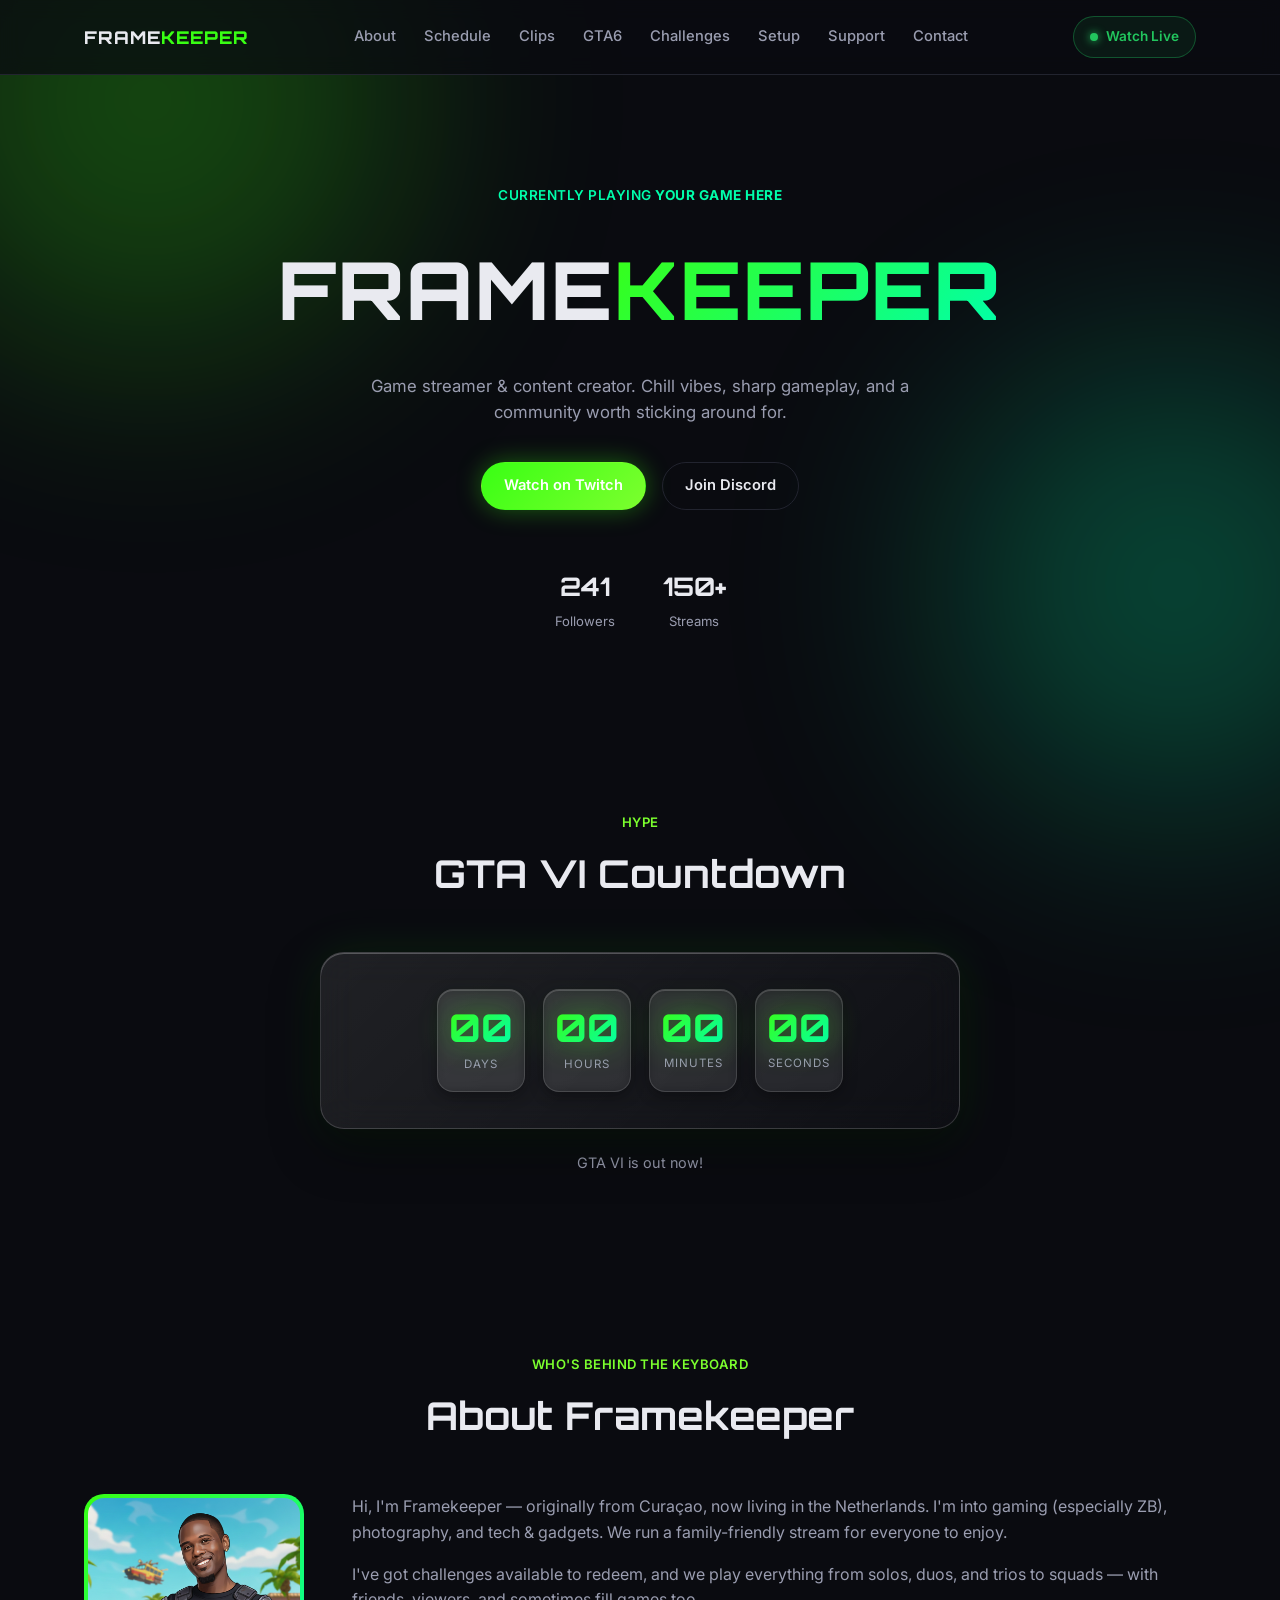
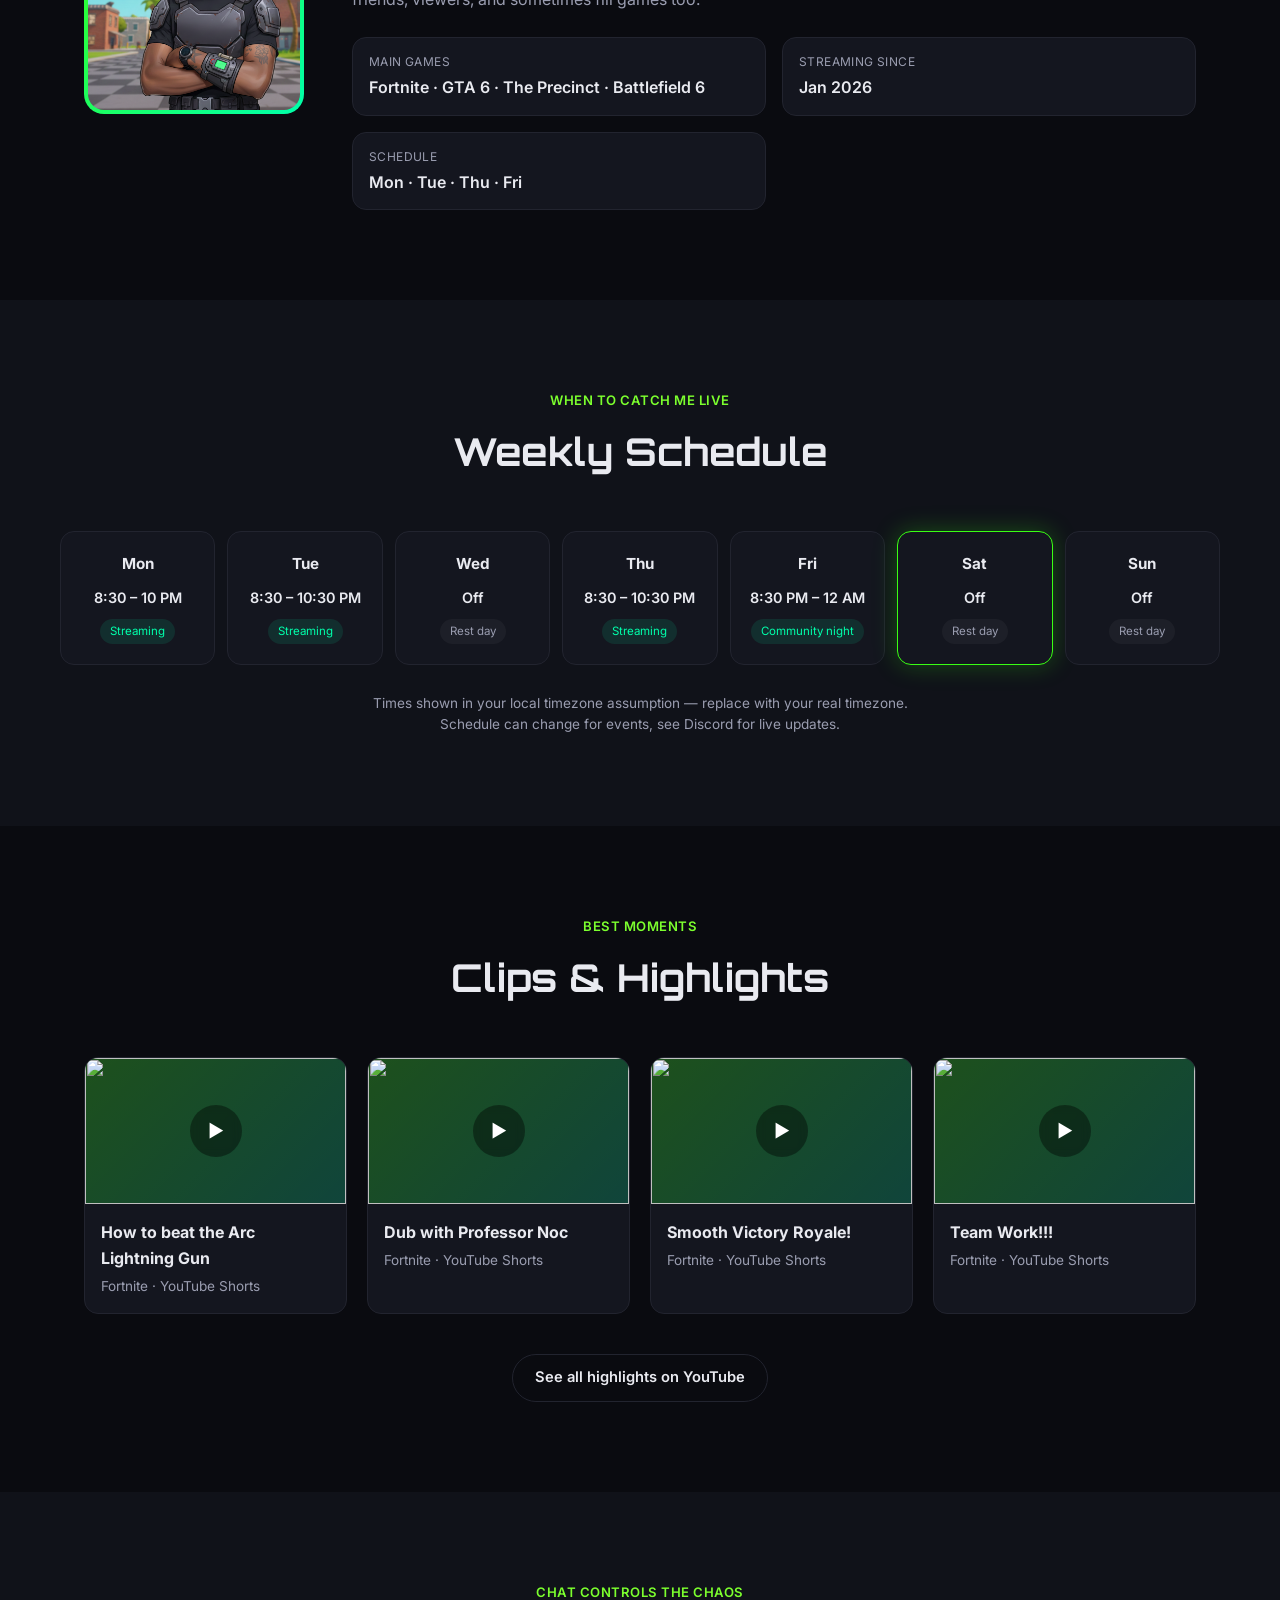
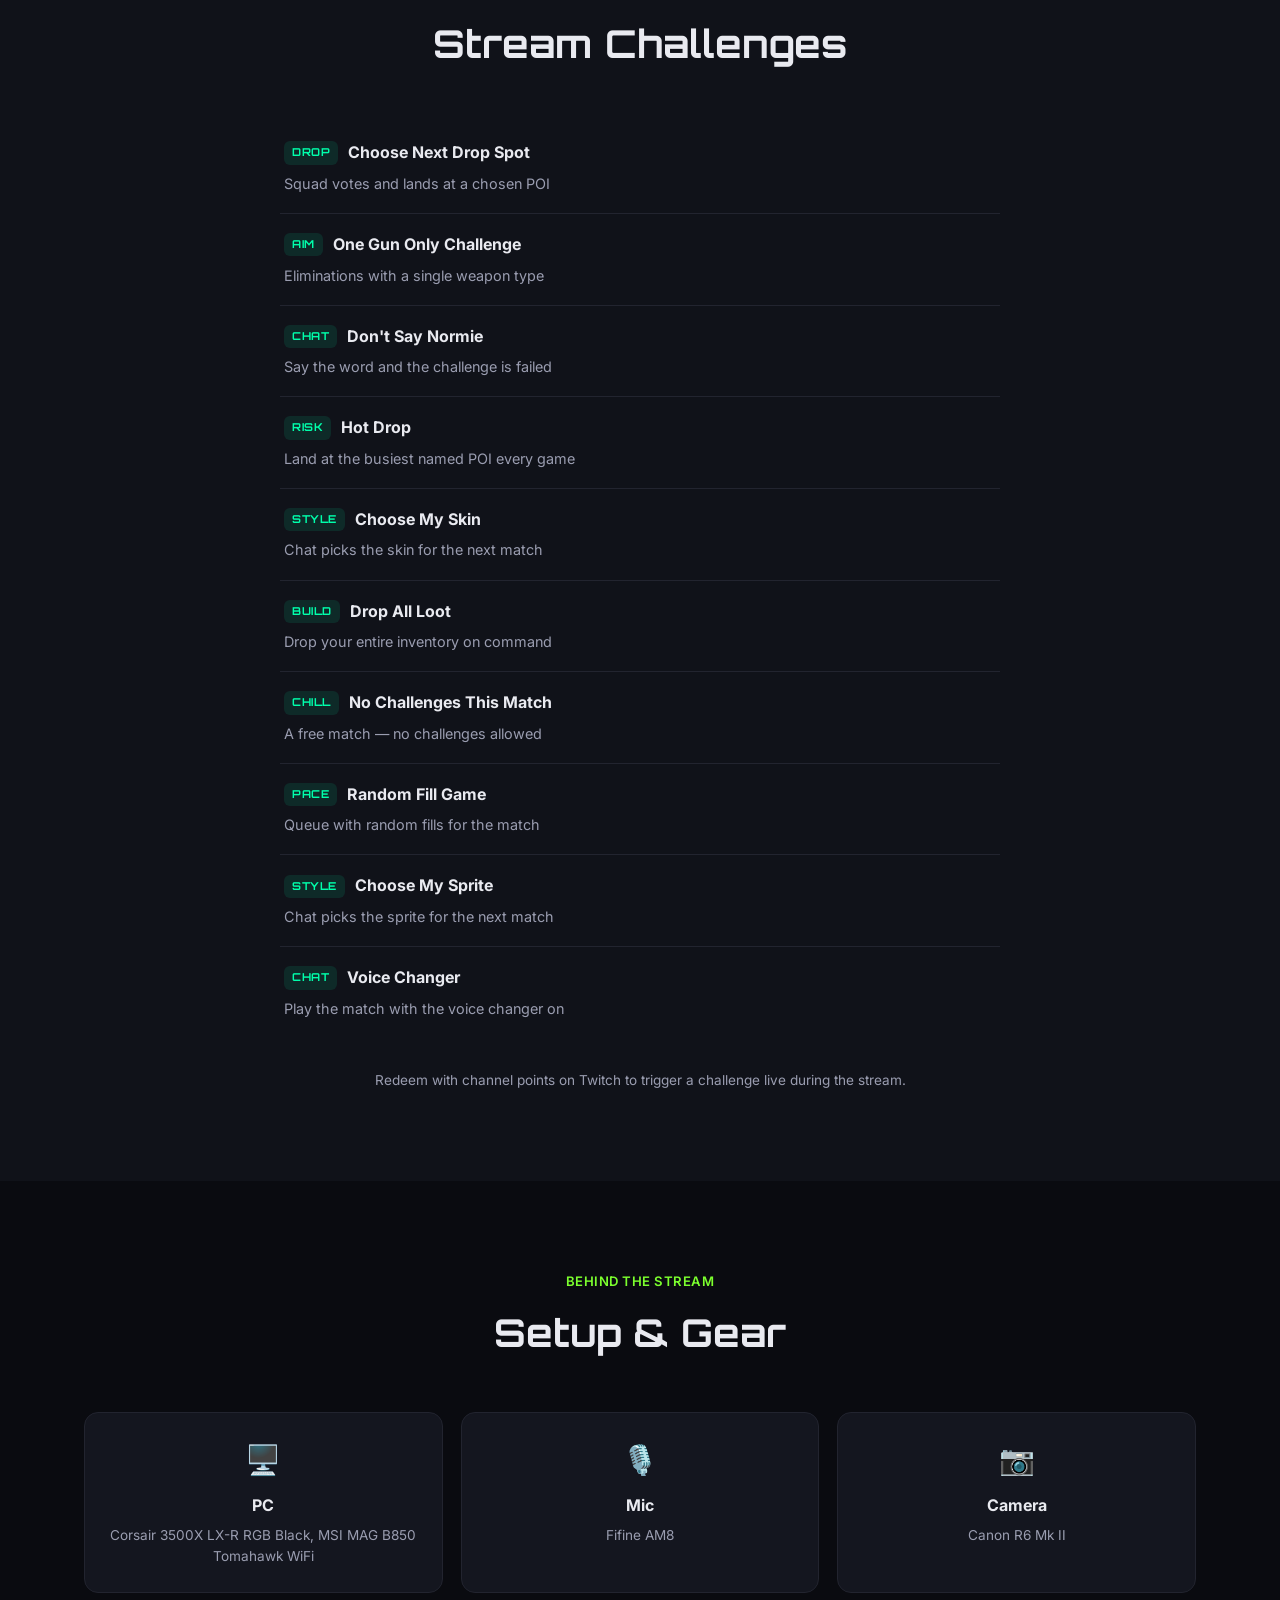
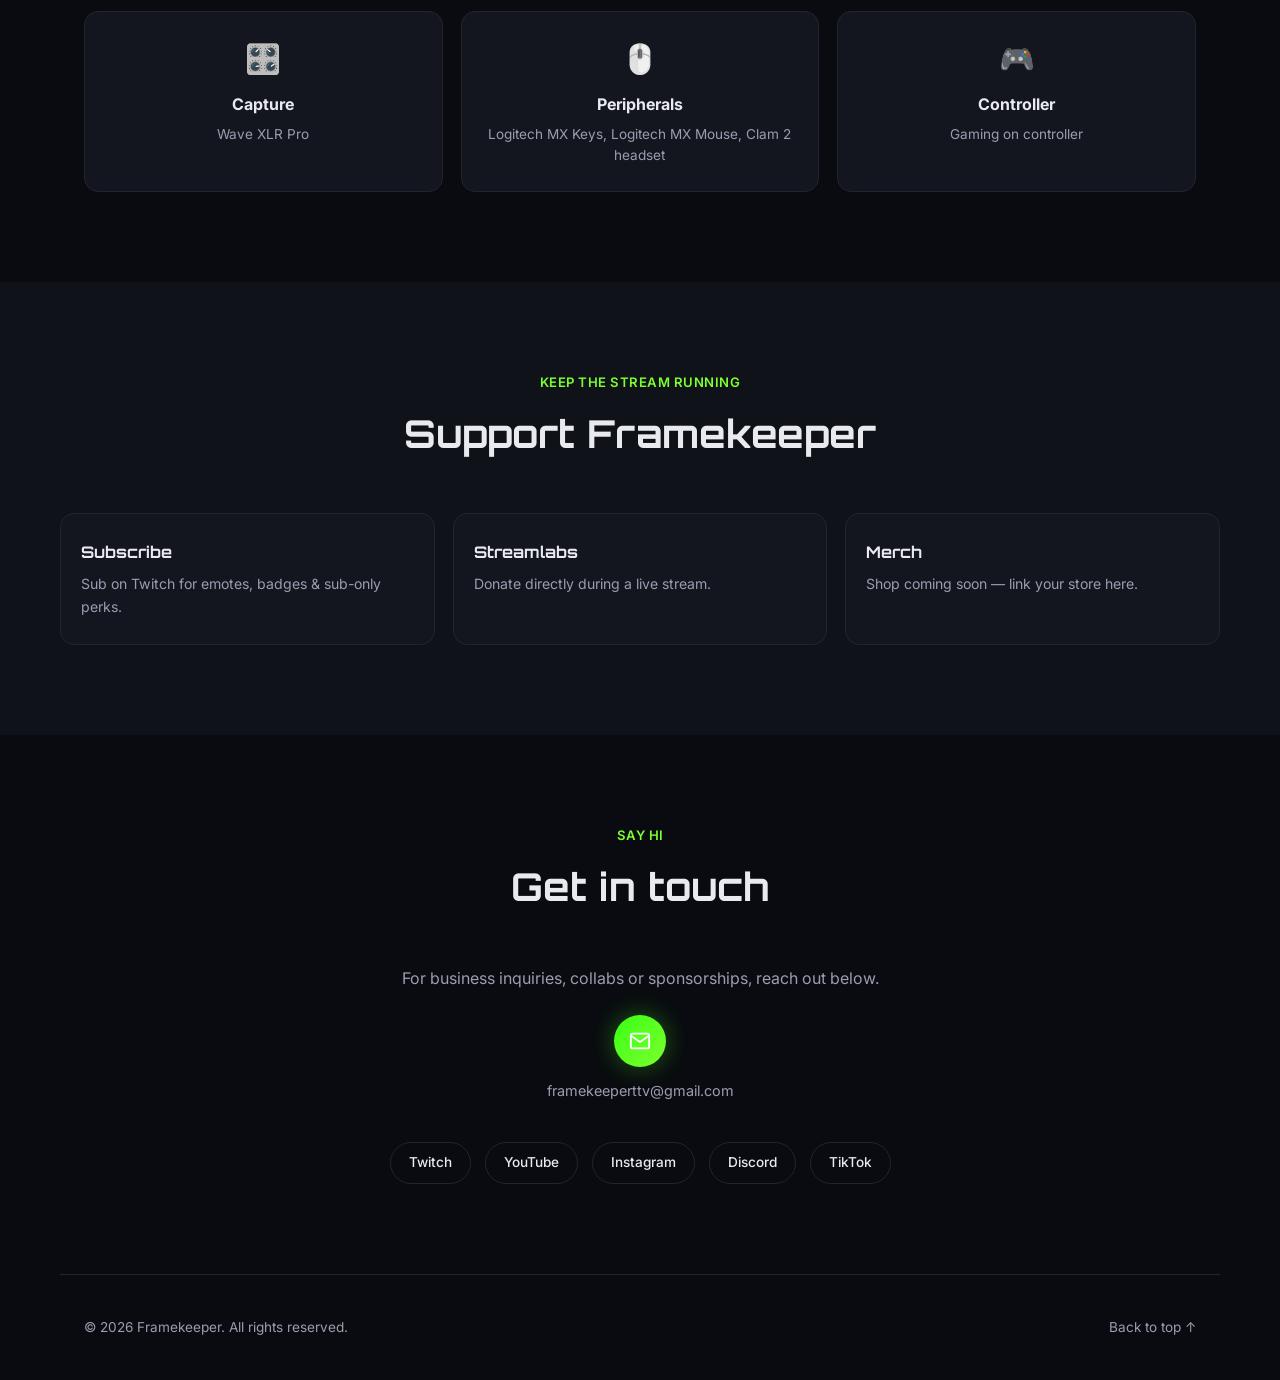
==== commit 027309cb: "Add Battlefield 6 to main games Co-Authored-By: Claude Sonnet 5 <noreply@anthropic.com>" ====
--- a/streamer-site/index.html
+++ b/streamer-site/index.html
@@ -103,7 +103,7 @@
         <p>Hi, I'm Framekeeper — originally from Curaçao, now living in the Netherlands. I'm into gaming (especially ZB), photography, and tech &amp; gadgets. We run a family-friendly stream for everyone to enjoy.</p>
         <p>I've got challenges available to redeem, and we play everything from solos, duos, and trios to squads — with friends, viewers, and sometimes fill games too.</p>
         <div class="fact-grid">
-          <div class="fact"><span class="fact-label">Main games</span><span class="fact-value">Fortnite · GTA 6 · The Precinct</span></div>
+          <div class="fact"><span class="fact-label">Main games</span><span class="fact-value">Fortnite · GTA 6 · The Precinct · Battlefield 6</span></div>
           <div class="fact"><span class="fact-label">Streaming since</span><span class="fact-value">Jan 2026</span></div>
           <div class="fact"><span class="fact-label">Schedule</span><span class="fact-value">Mon · Tue · Thu · Fri</span></div>
         </div>
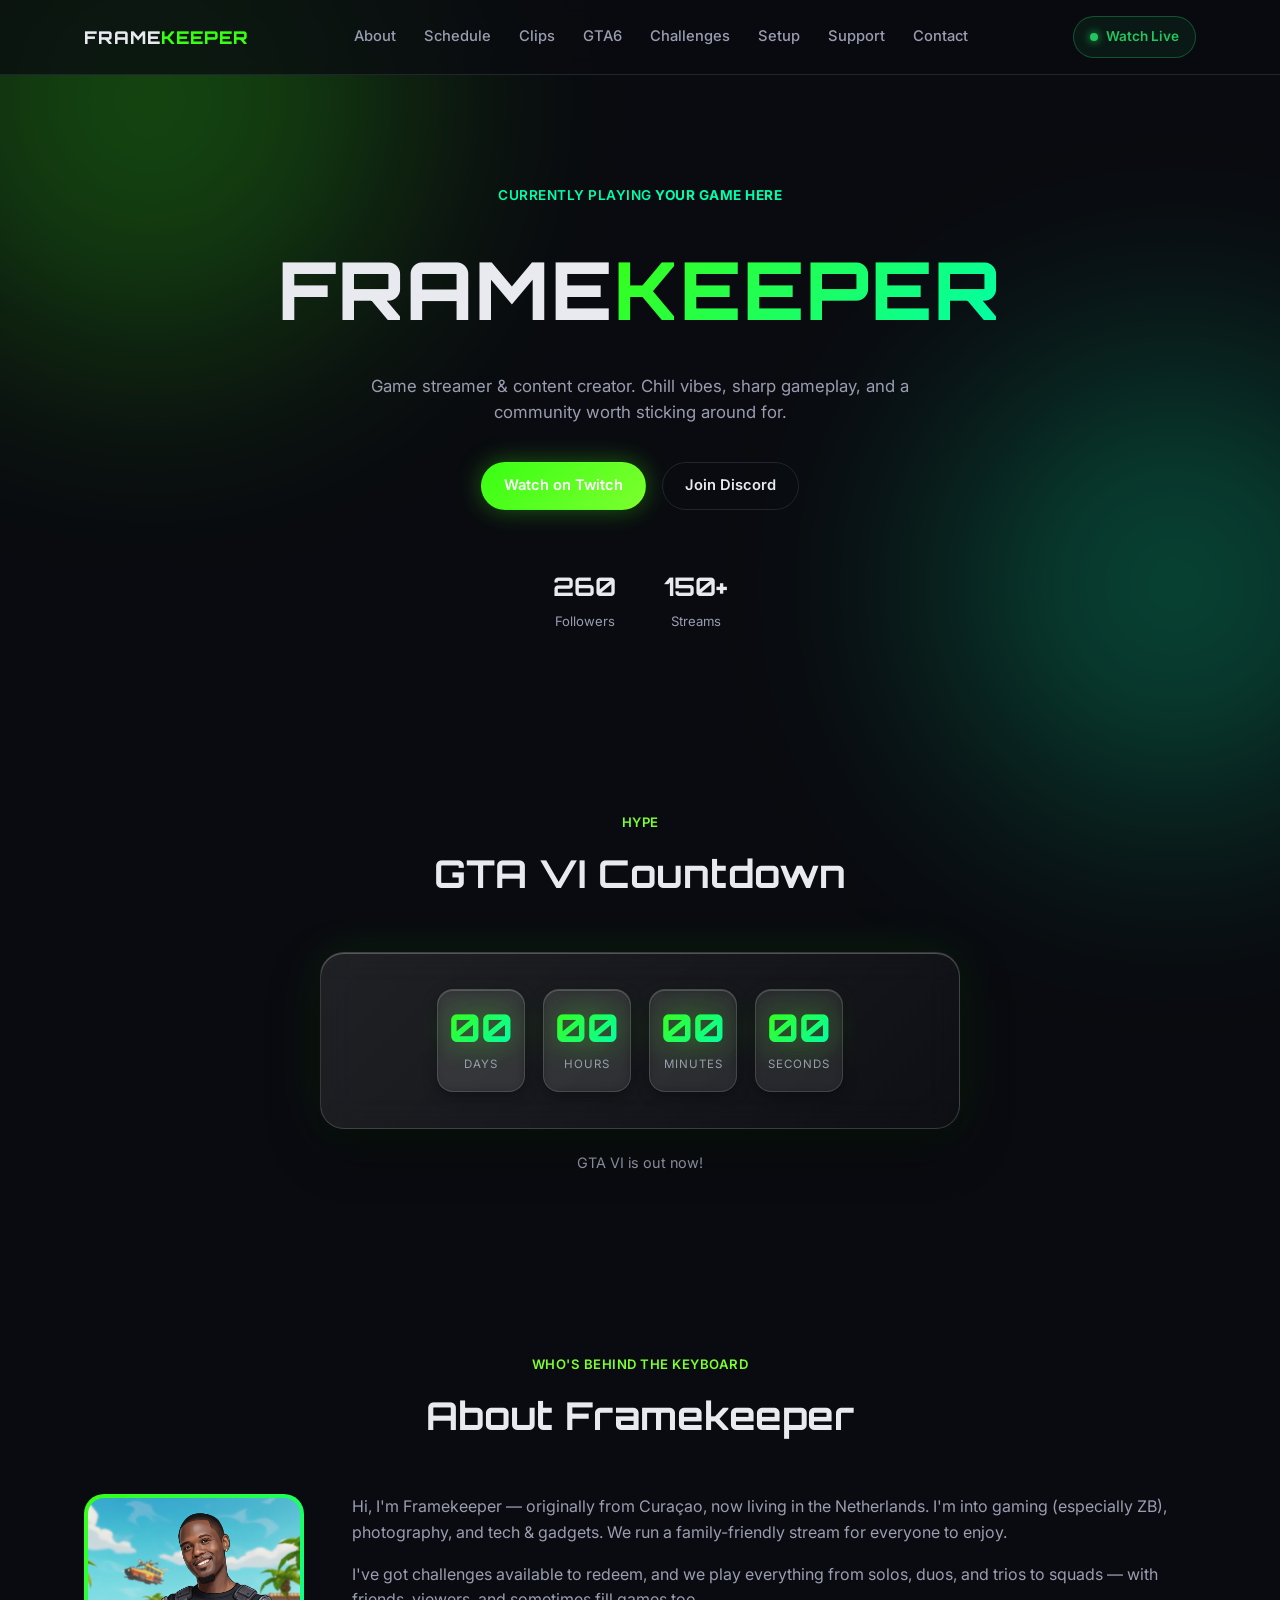
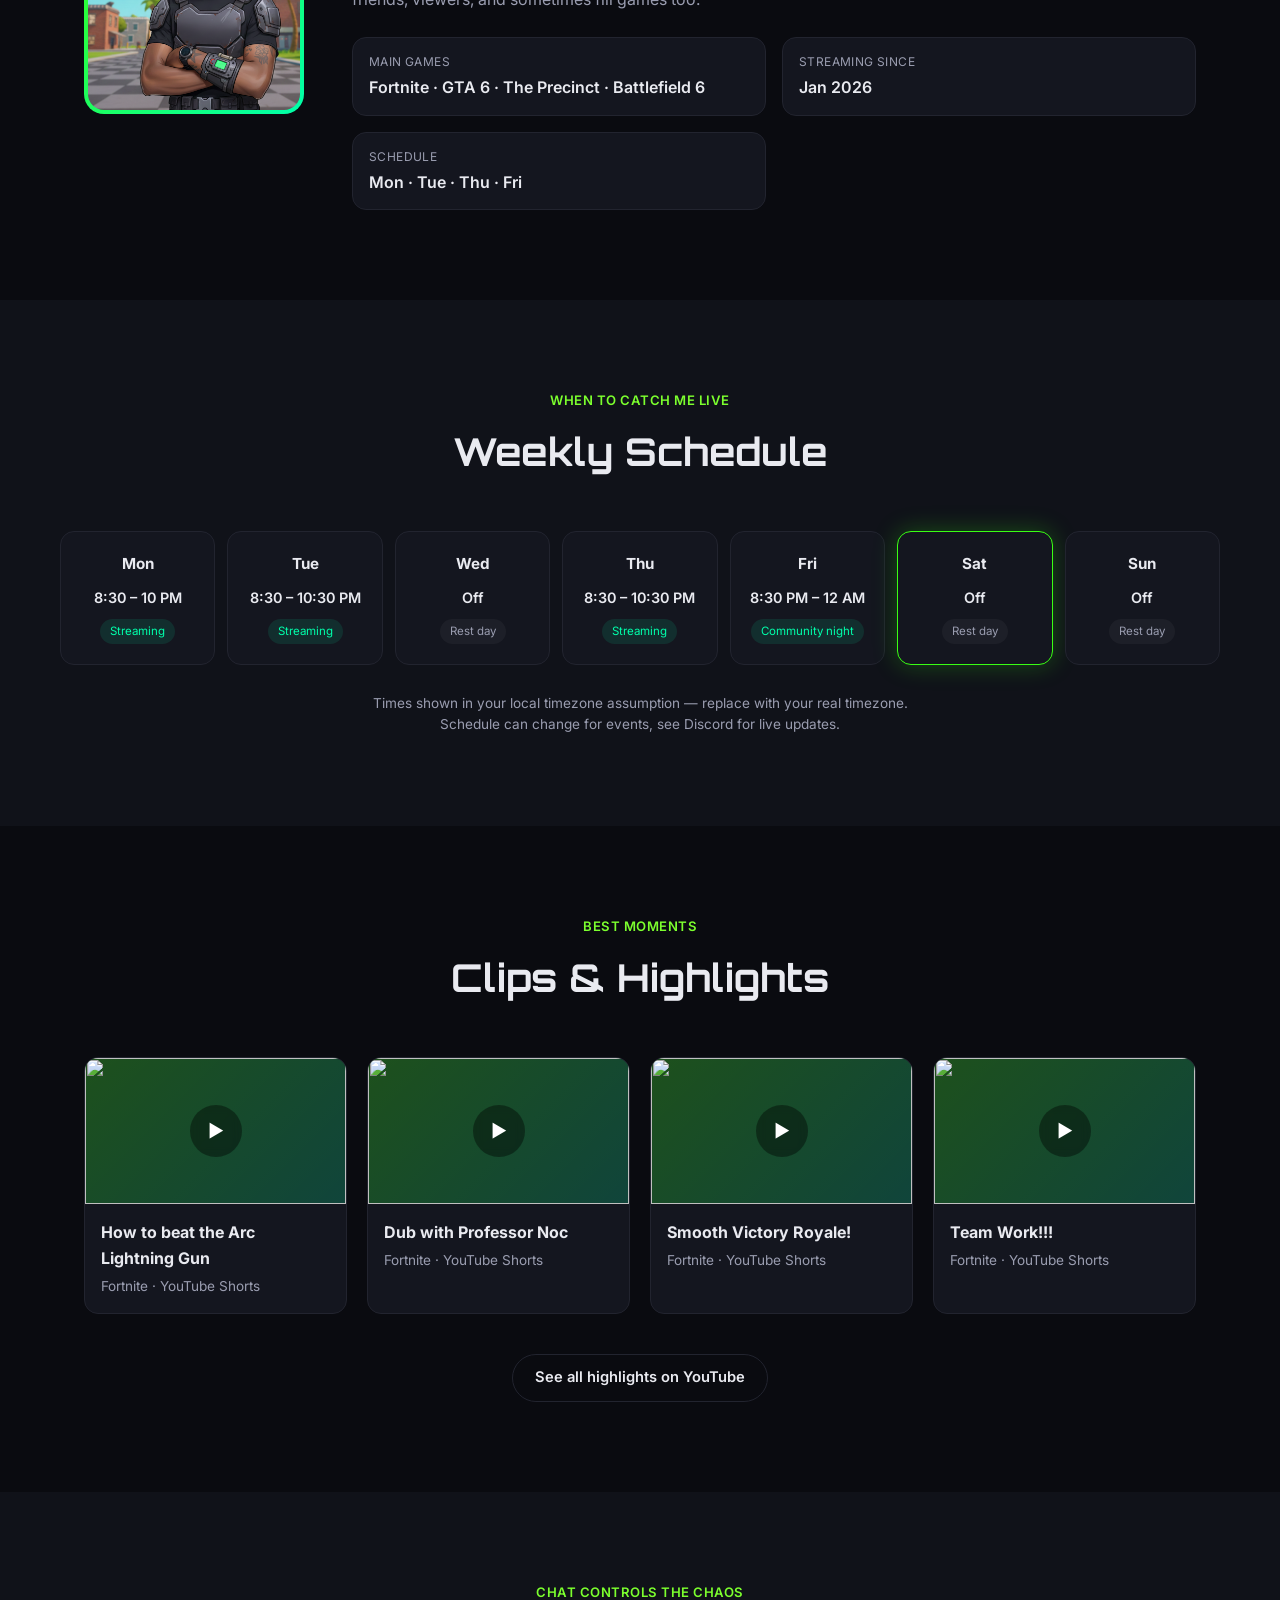
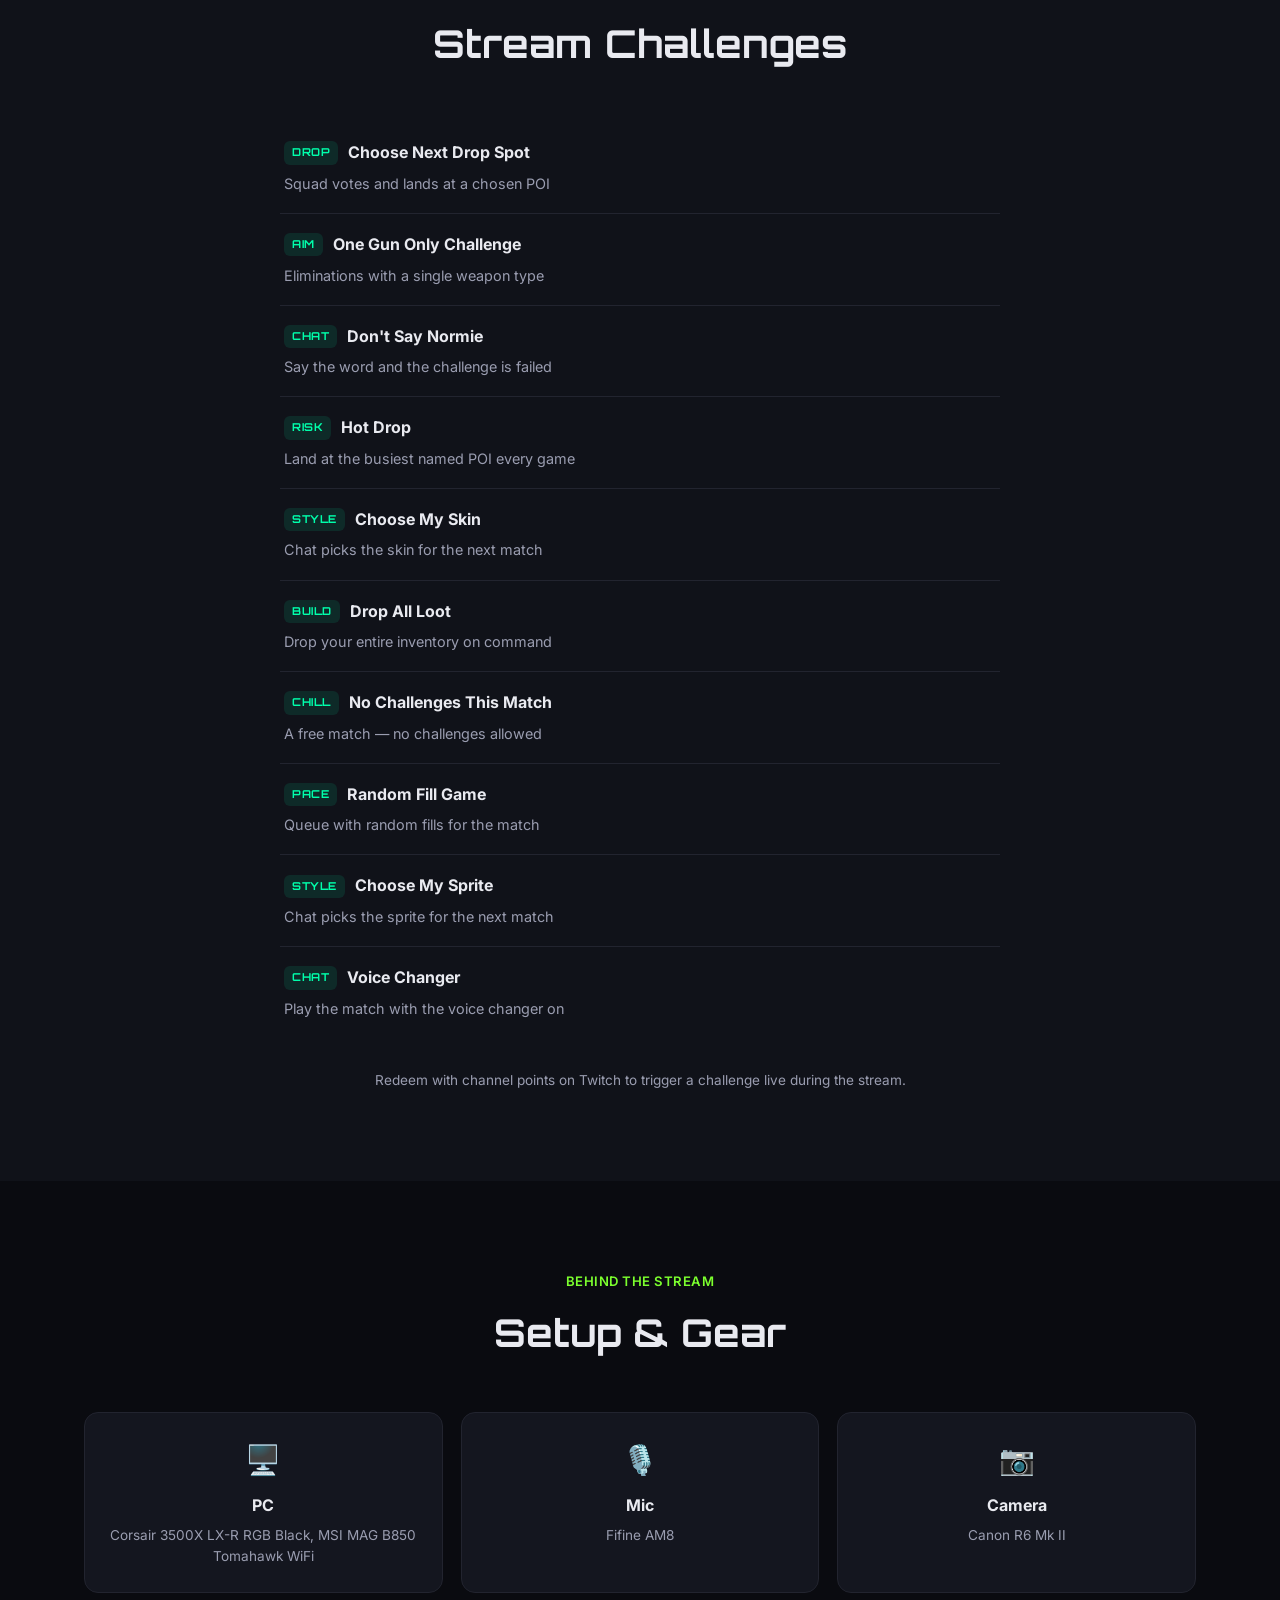
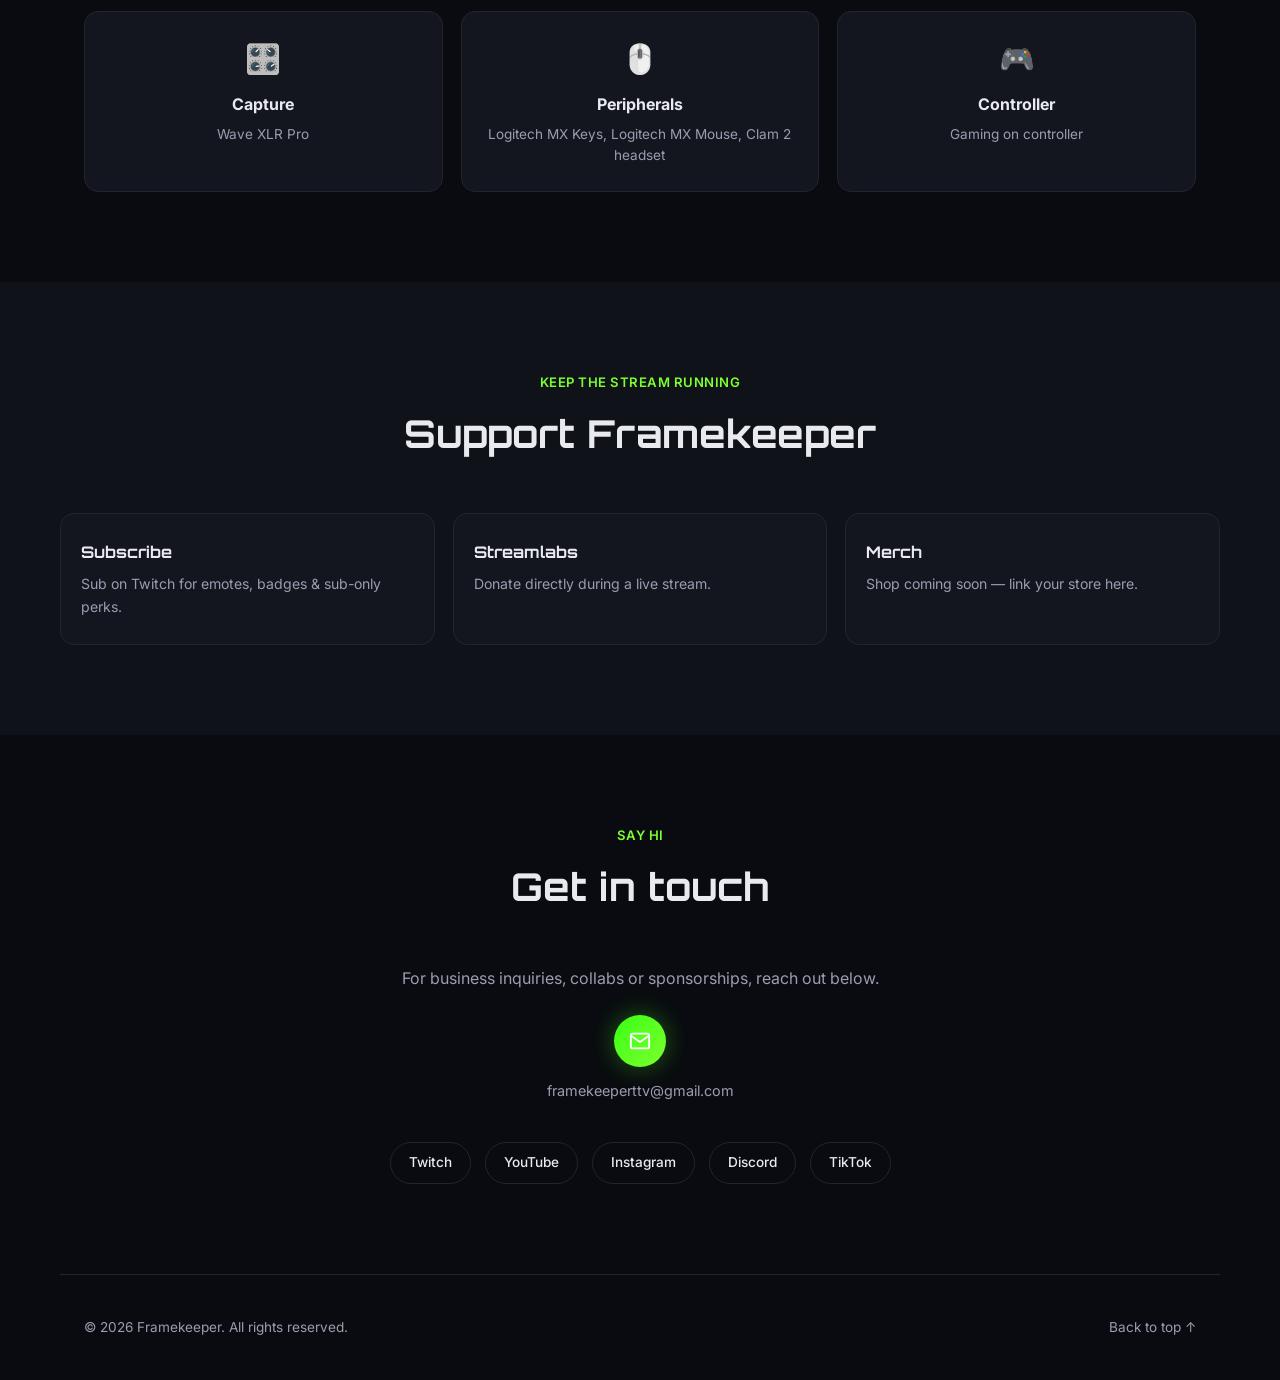
==== commit acd3b2aa: "Update followers stat to 260 Co-Authored-By: Claude Sonnet 5 <noreply@anthropic.com>" ====
--- a/streamer-site/index.html
+++ b/streamer-site/index.html
@@ -56,7 +56,7 @@
         <a class="btn btn-ghost" href="https://discord.gg/zXcfpspNe" target="_blank" rel="noopener">Join Discord</a>
       </div>
       <ul class="hero-stats">
-        <li><strong>241</strong><span>Followers</span></li>
+        <li><strong>260</strong><span>Followers</span></li>
         <li><strong>150+</strong><span>Streams</span></li>
       </ul>
     </div>
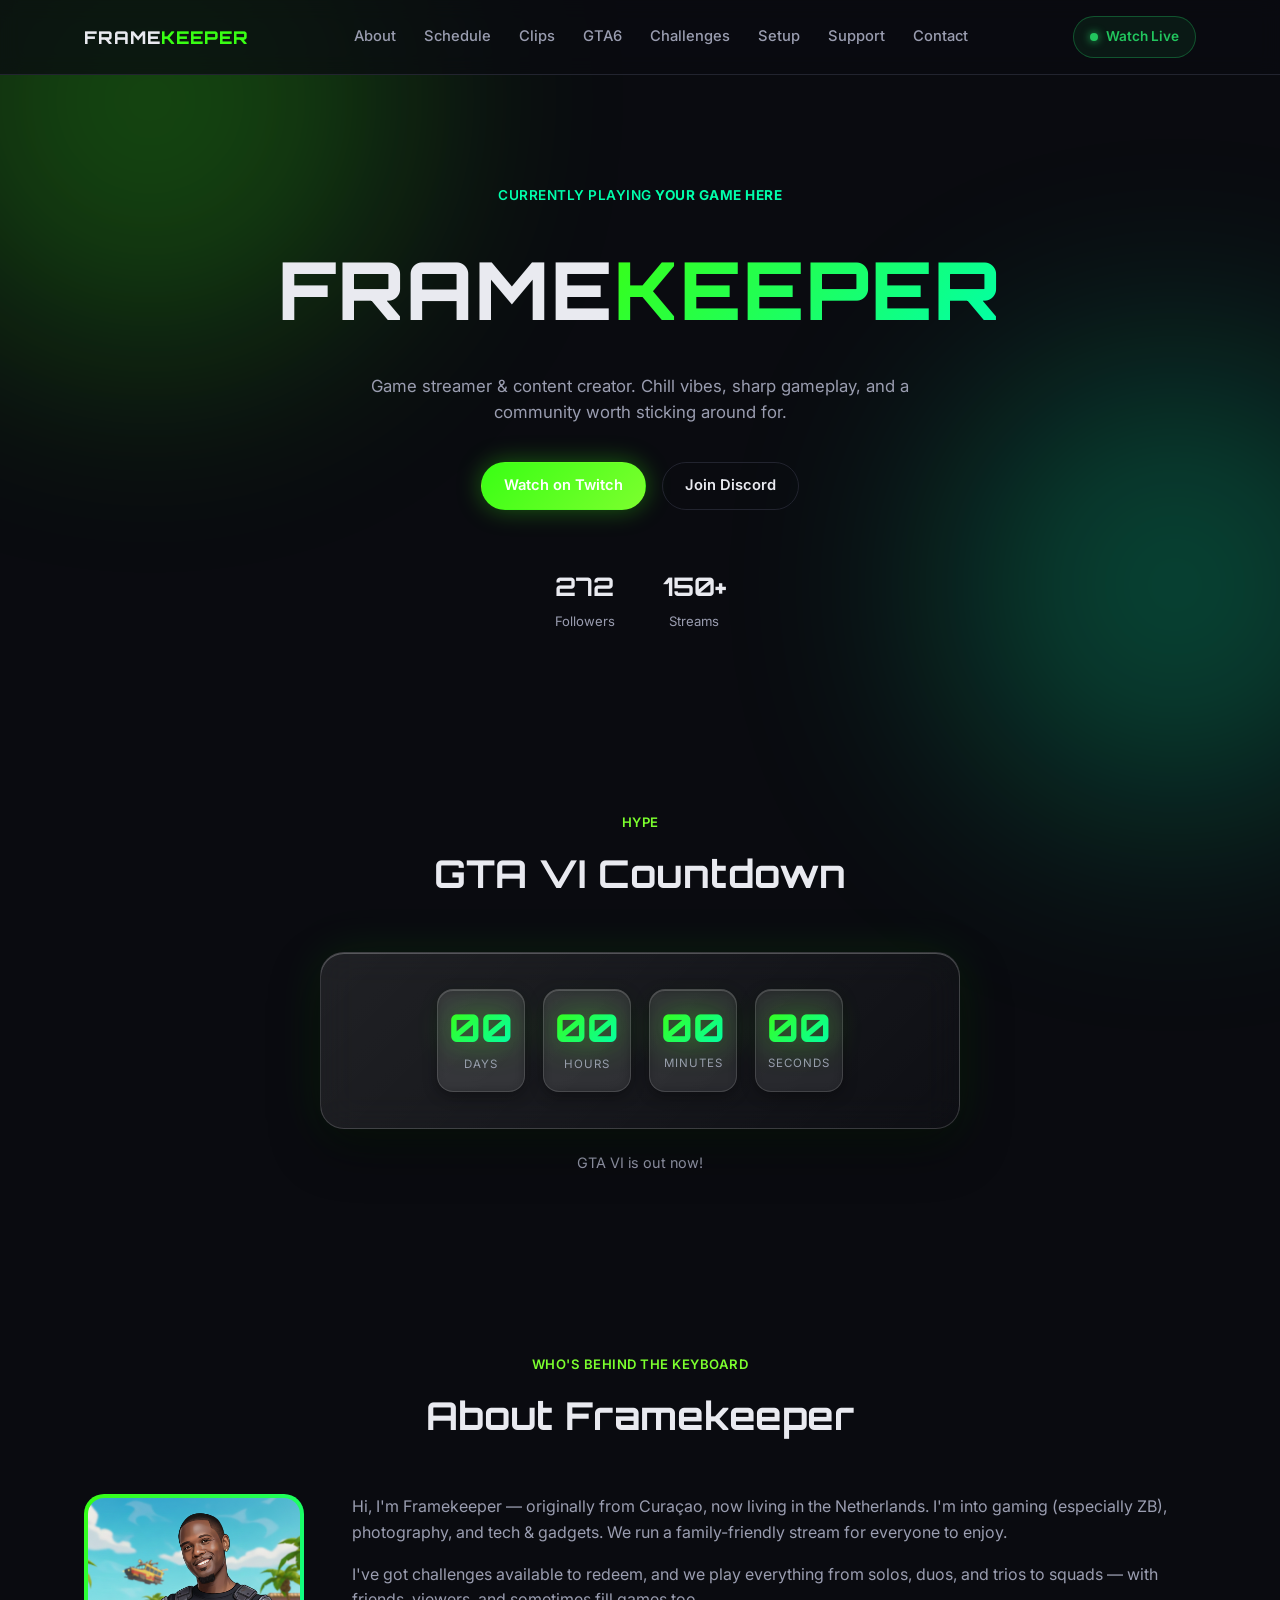
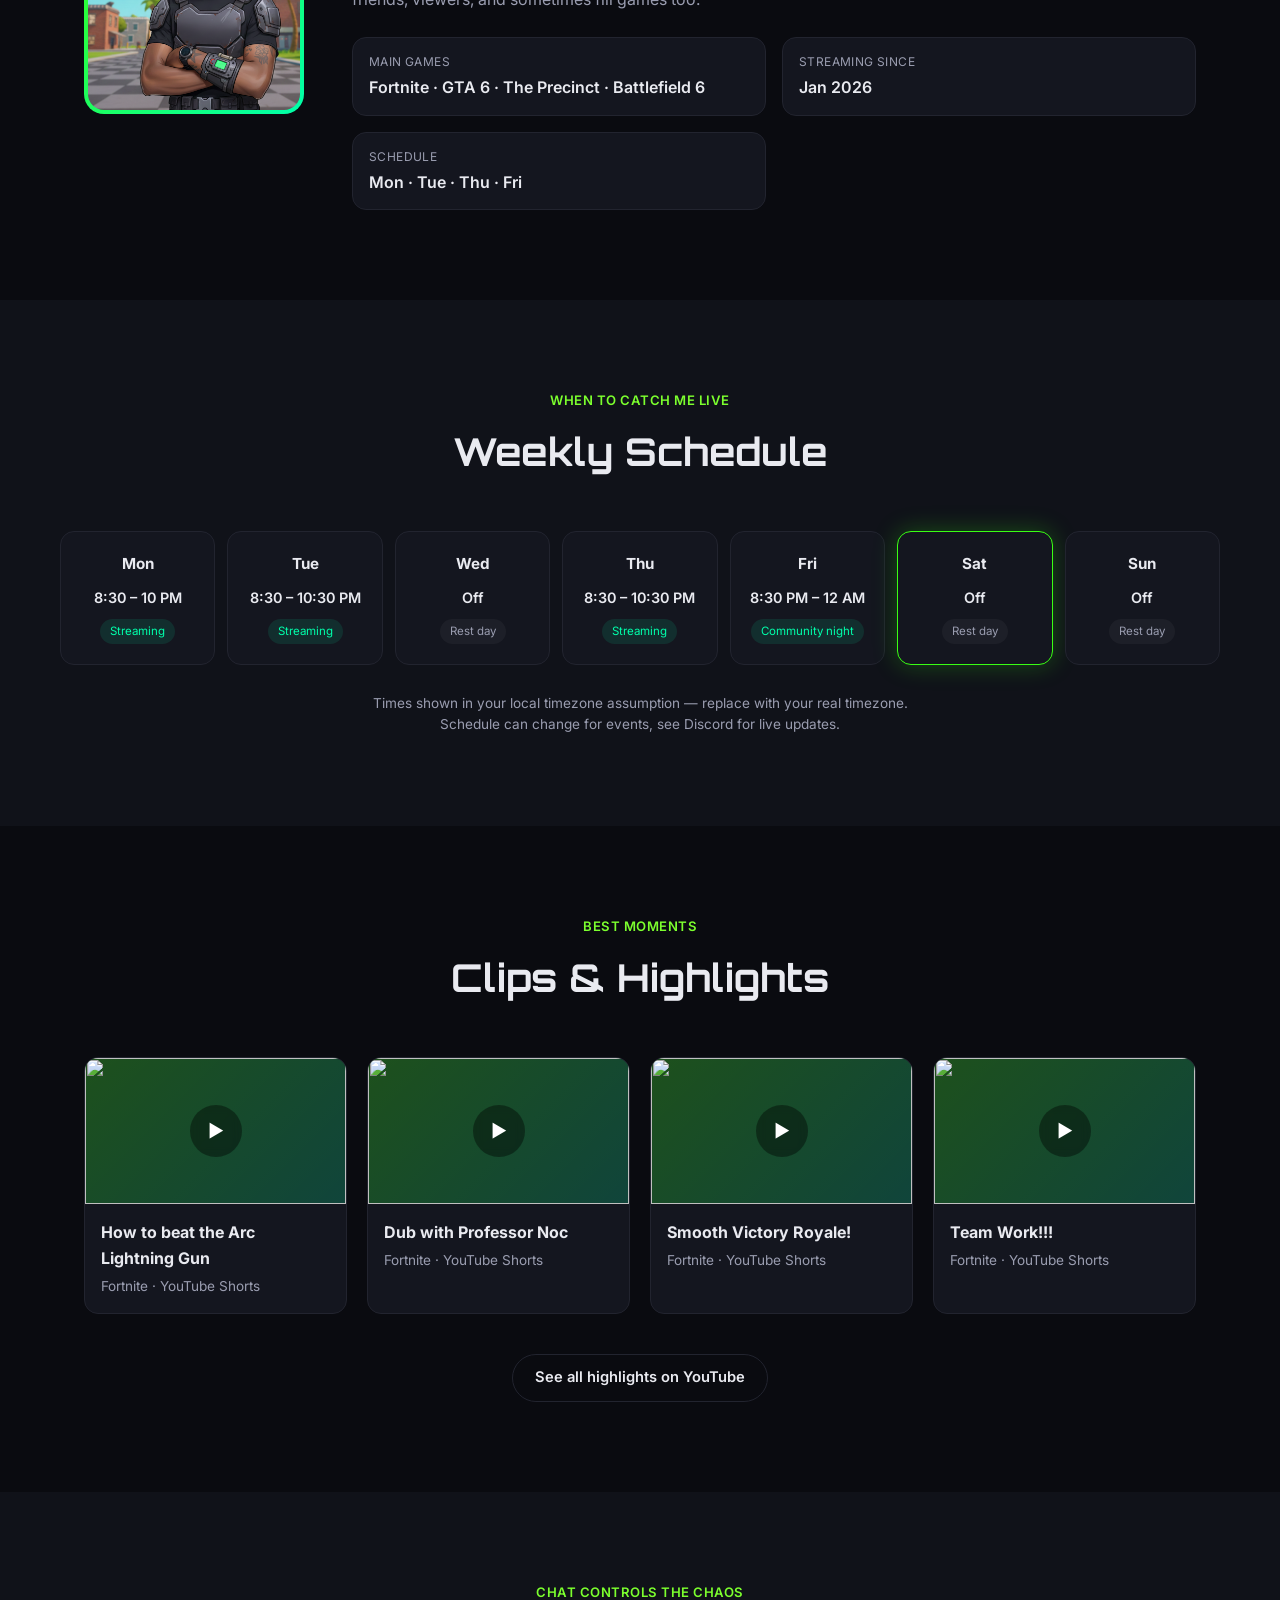
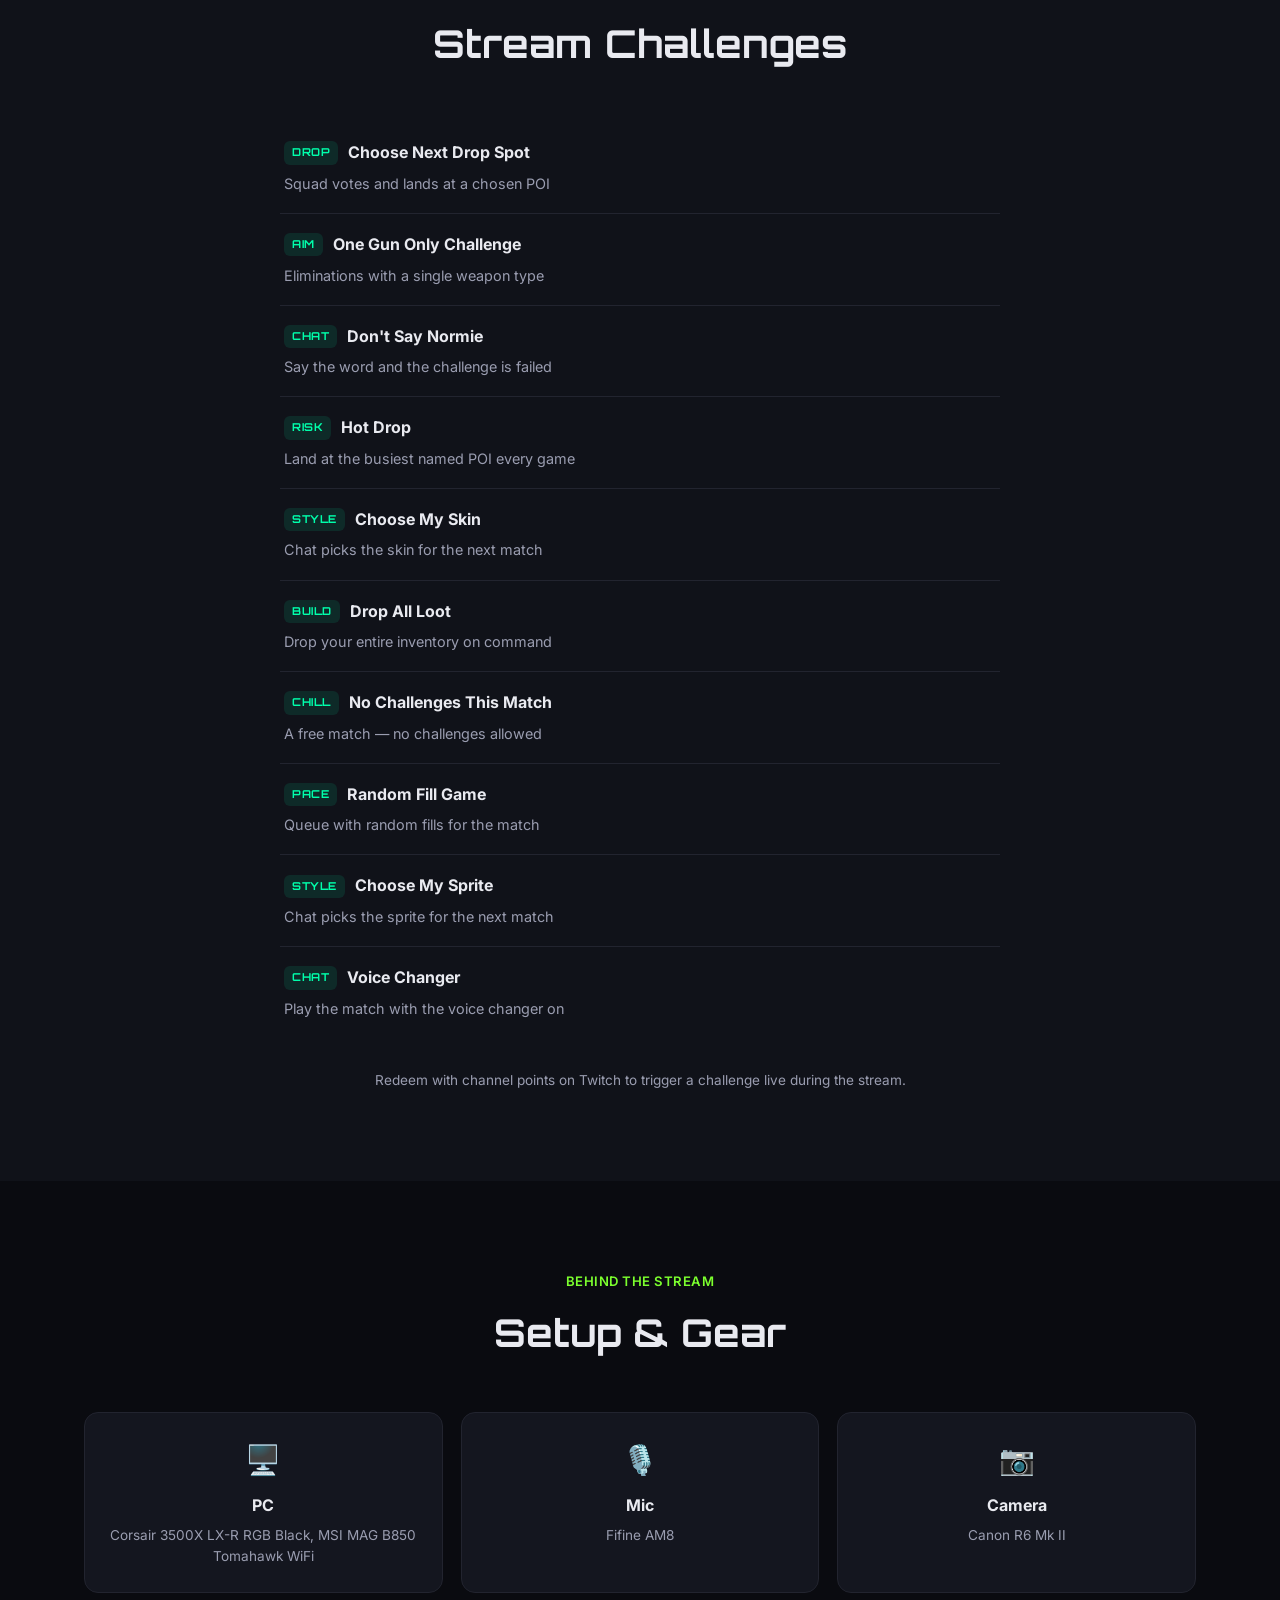
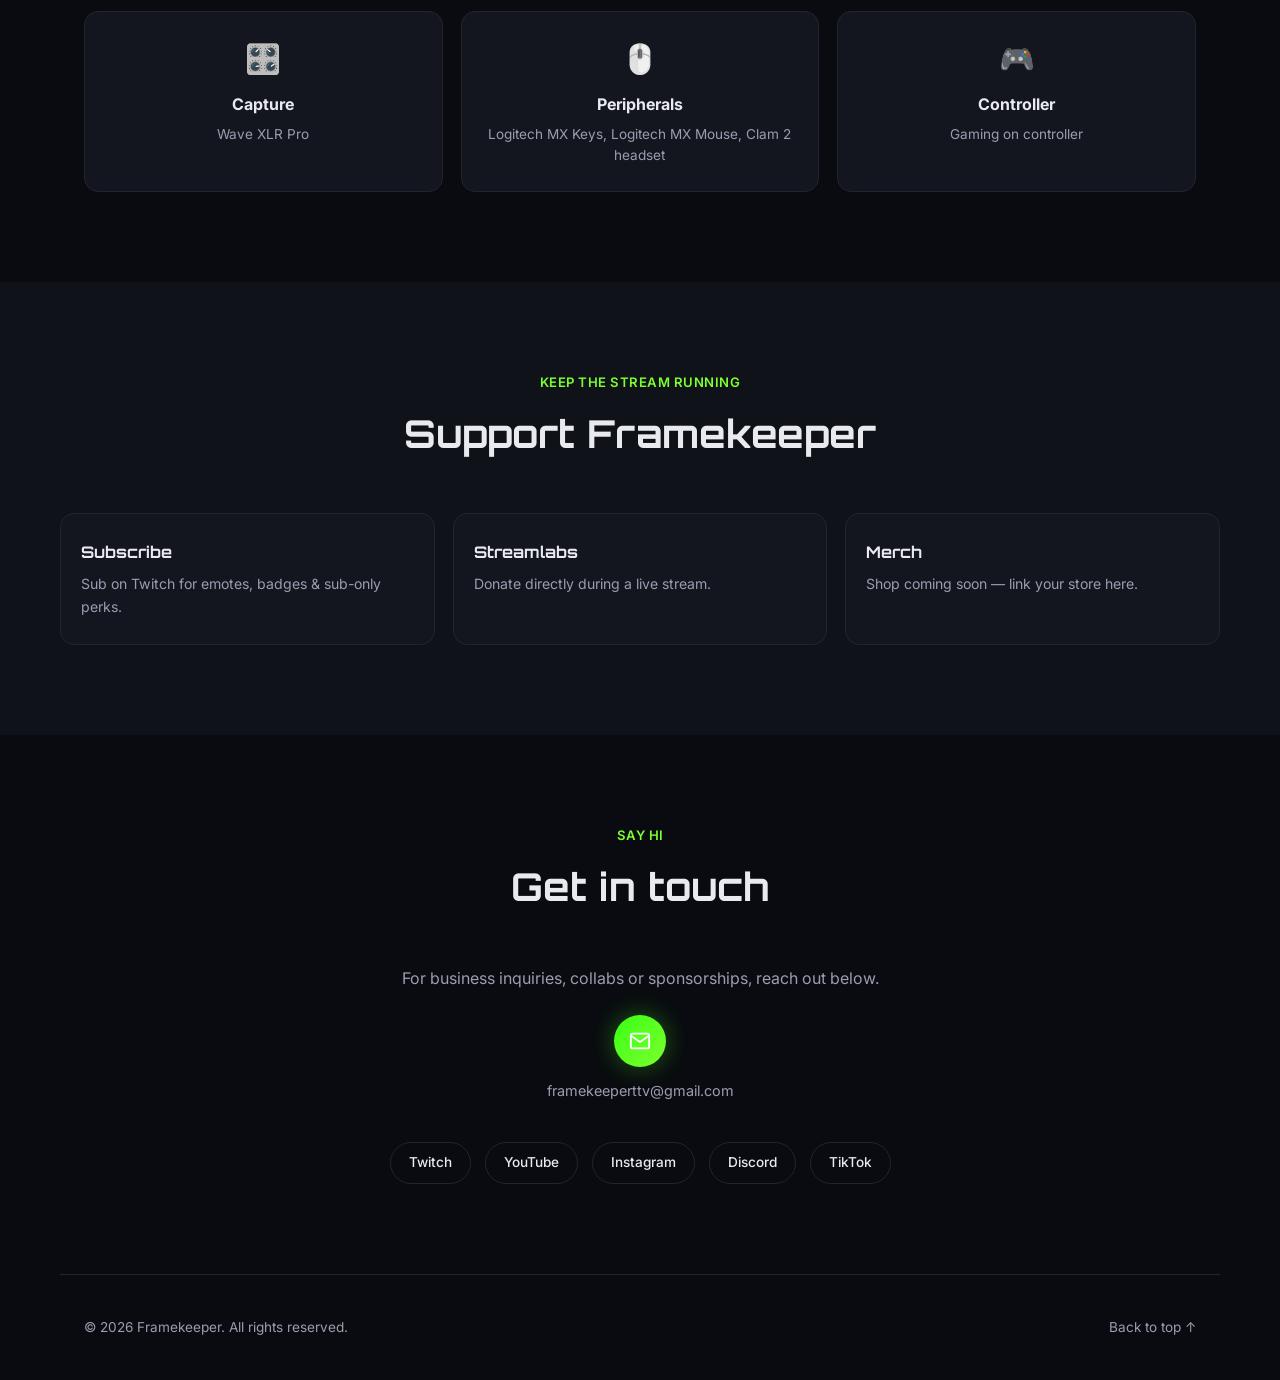
==== commit 8d657da6: "Update followers stat to 272 Co-Authored-By: Claude Sonnet 5.5 <noreply@anthropic.com>" ====
--- a/streamer-site/index.html
+++ b/streamer-site/index.html
@@ -56,7 +56,7 @@
         <a class="btn btn-ghost" href="https://discord.gg/zXcfpspNe" target="_blank" rel="noopener">Join Discord</a>
       </div>
       <ul class="hero-stats">
-        <li><strong>260</strong><span>Followers</span></li>
+        <li><strong>272</strong><span>Followers</span></li>
         <li><strong>150+</strong><span>Streams</span></li>
       </ul>
     </div>
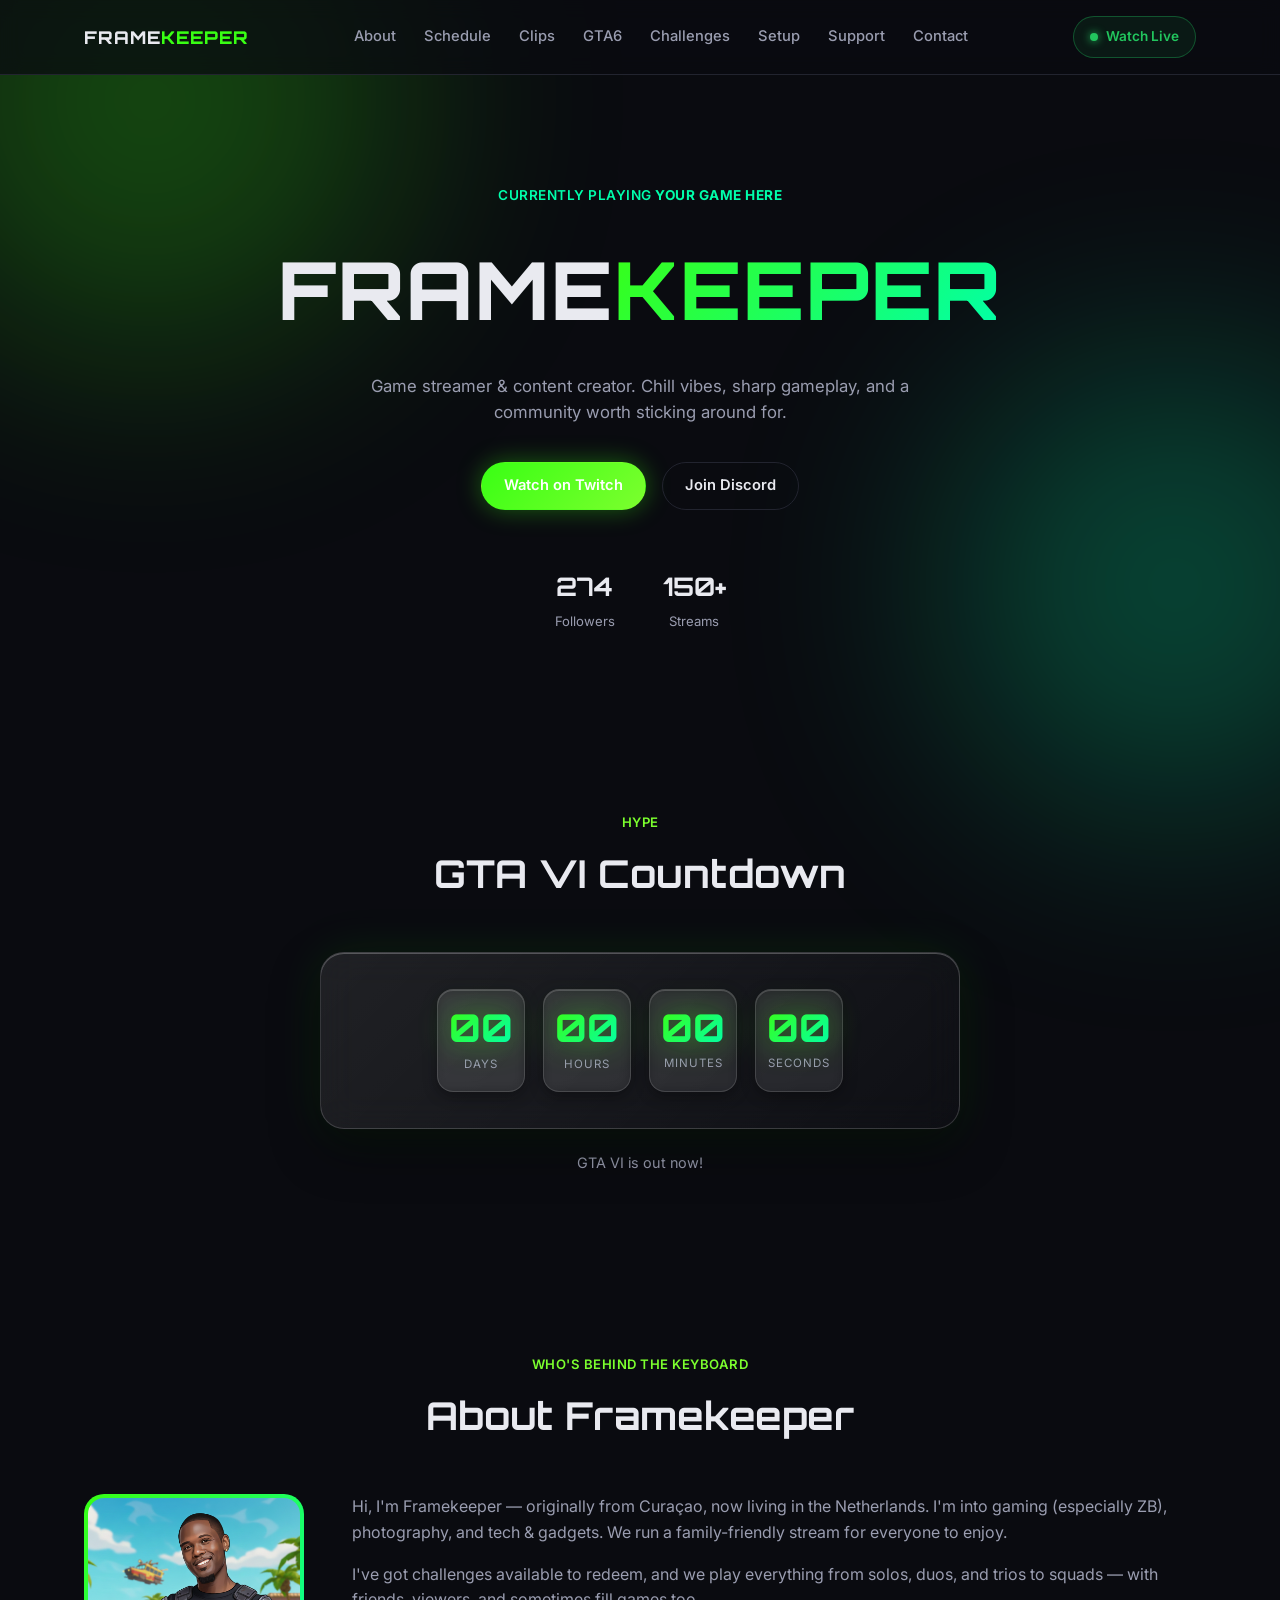
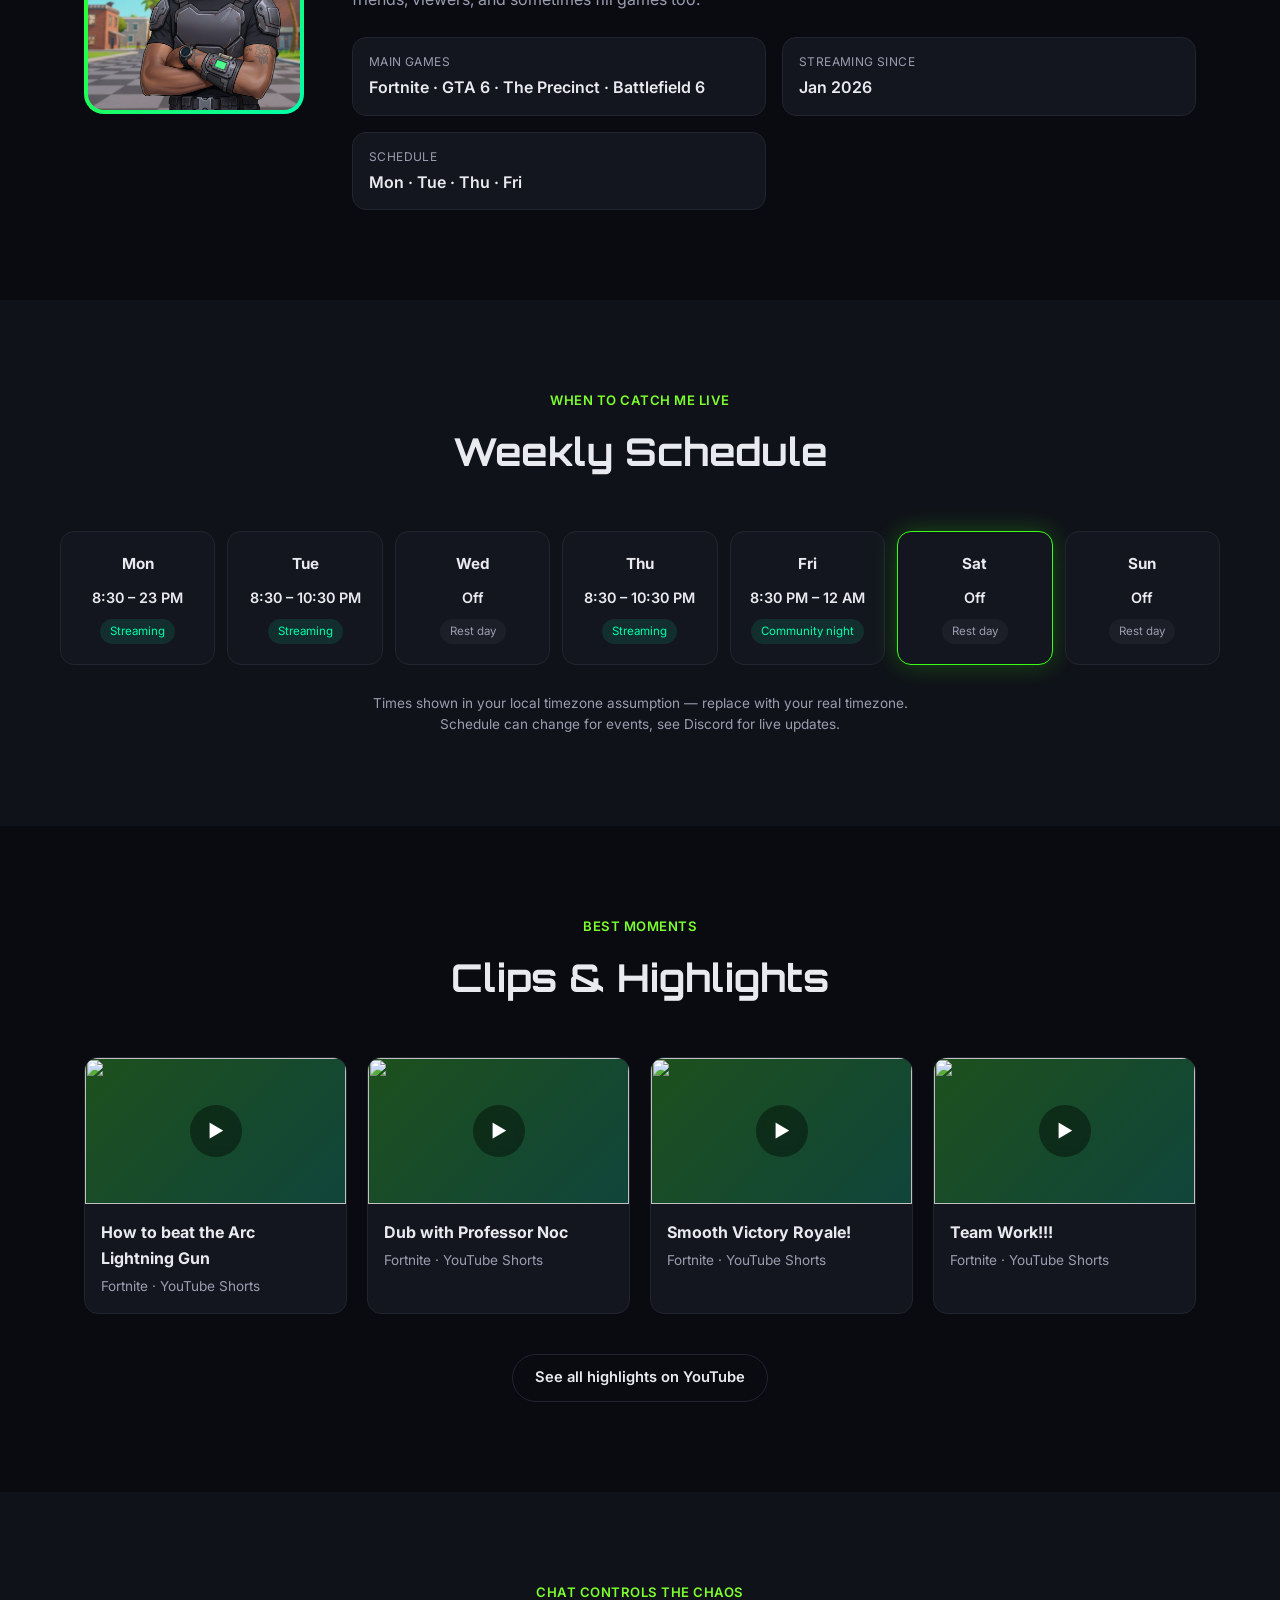
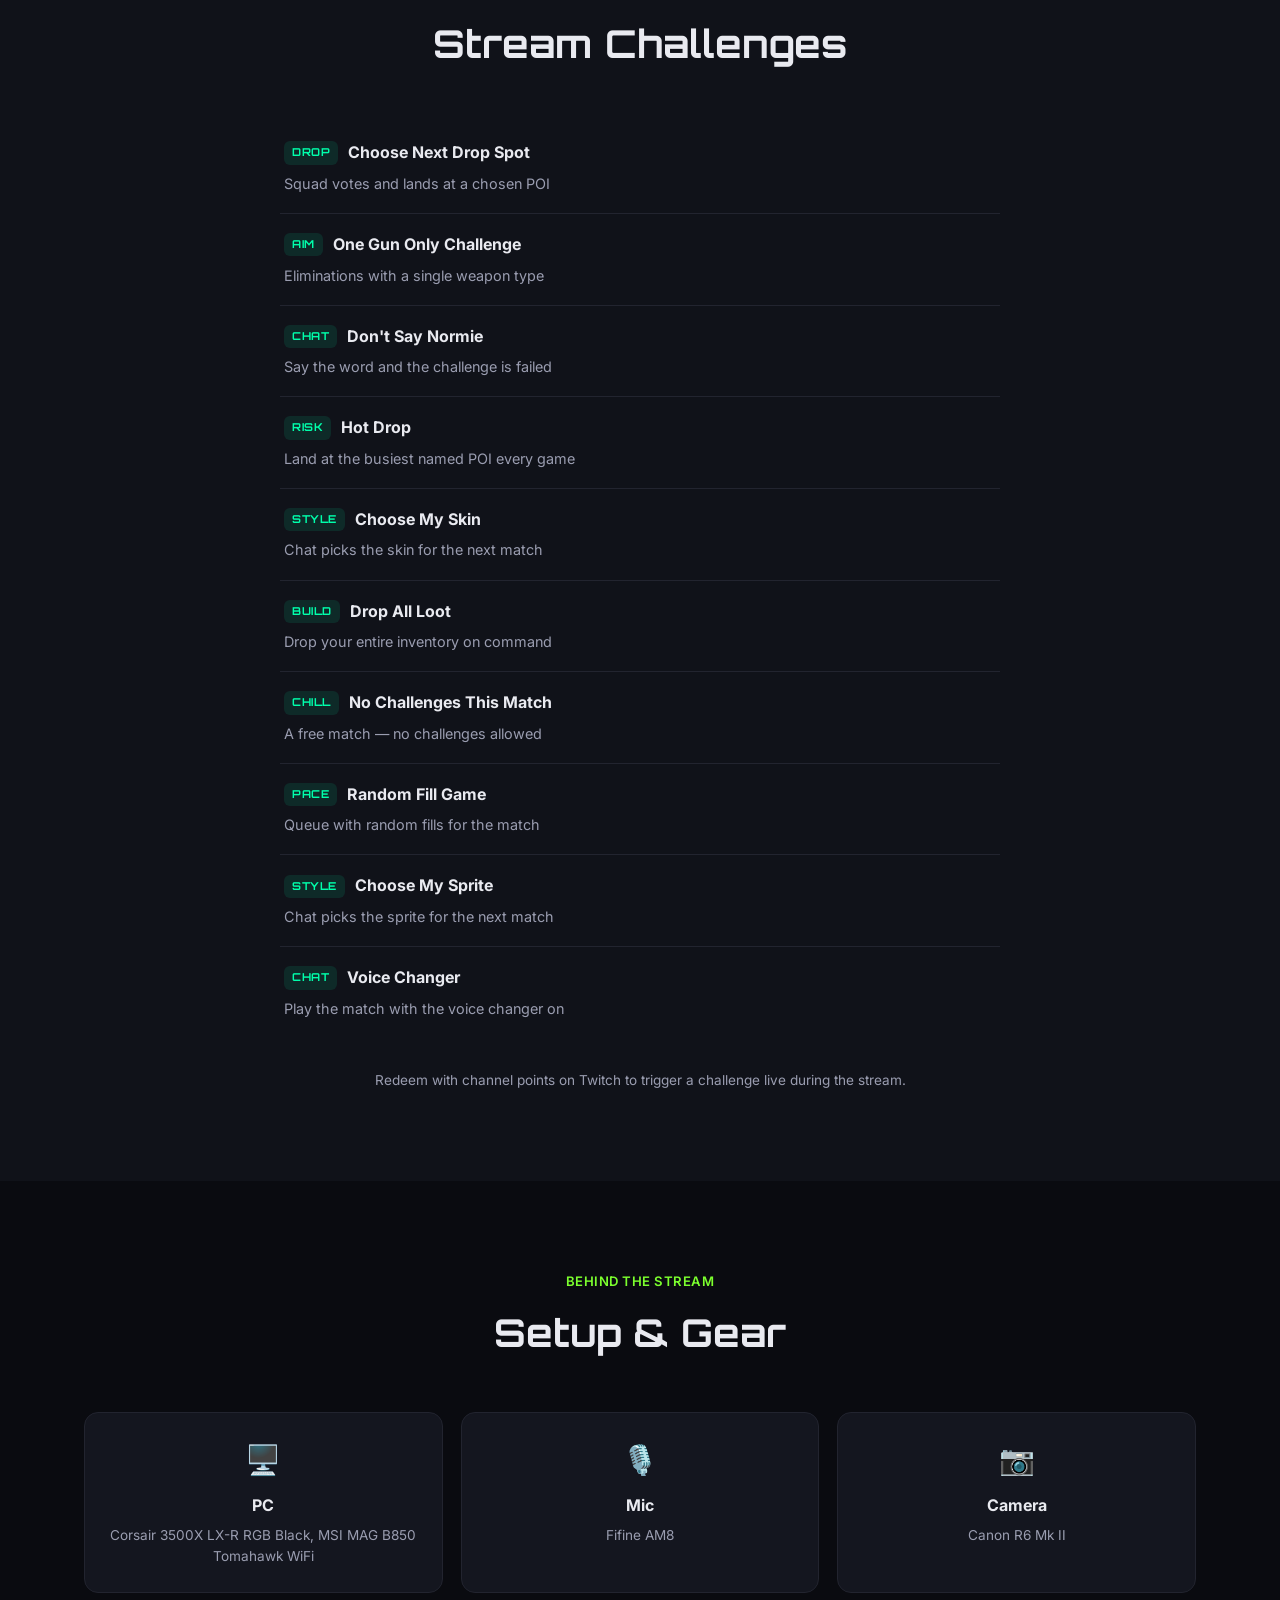
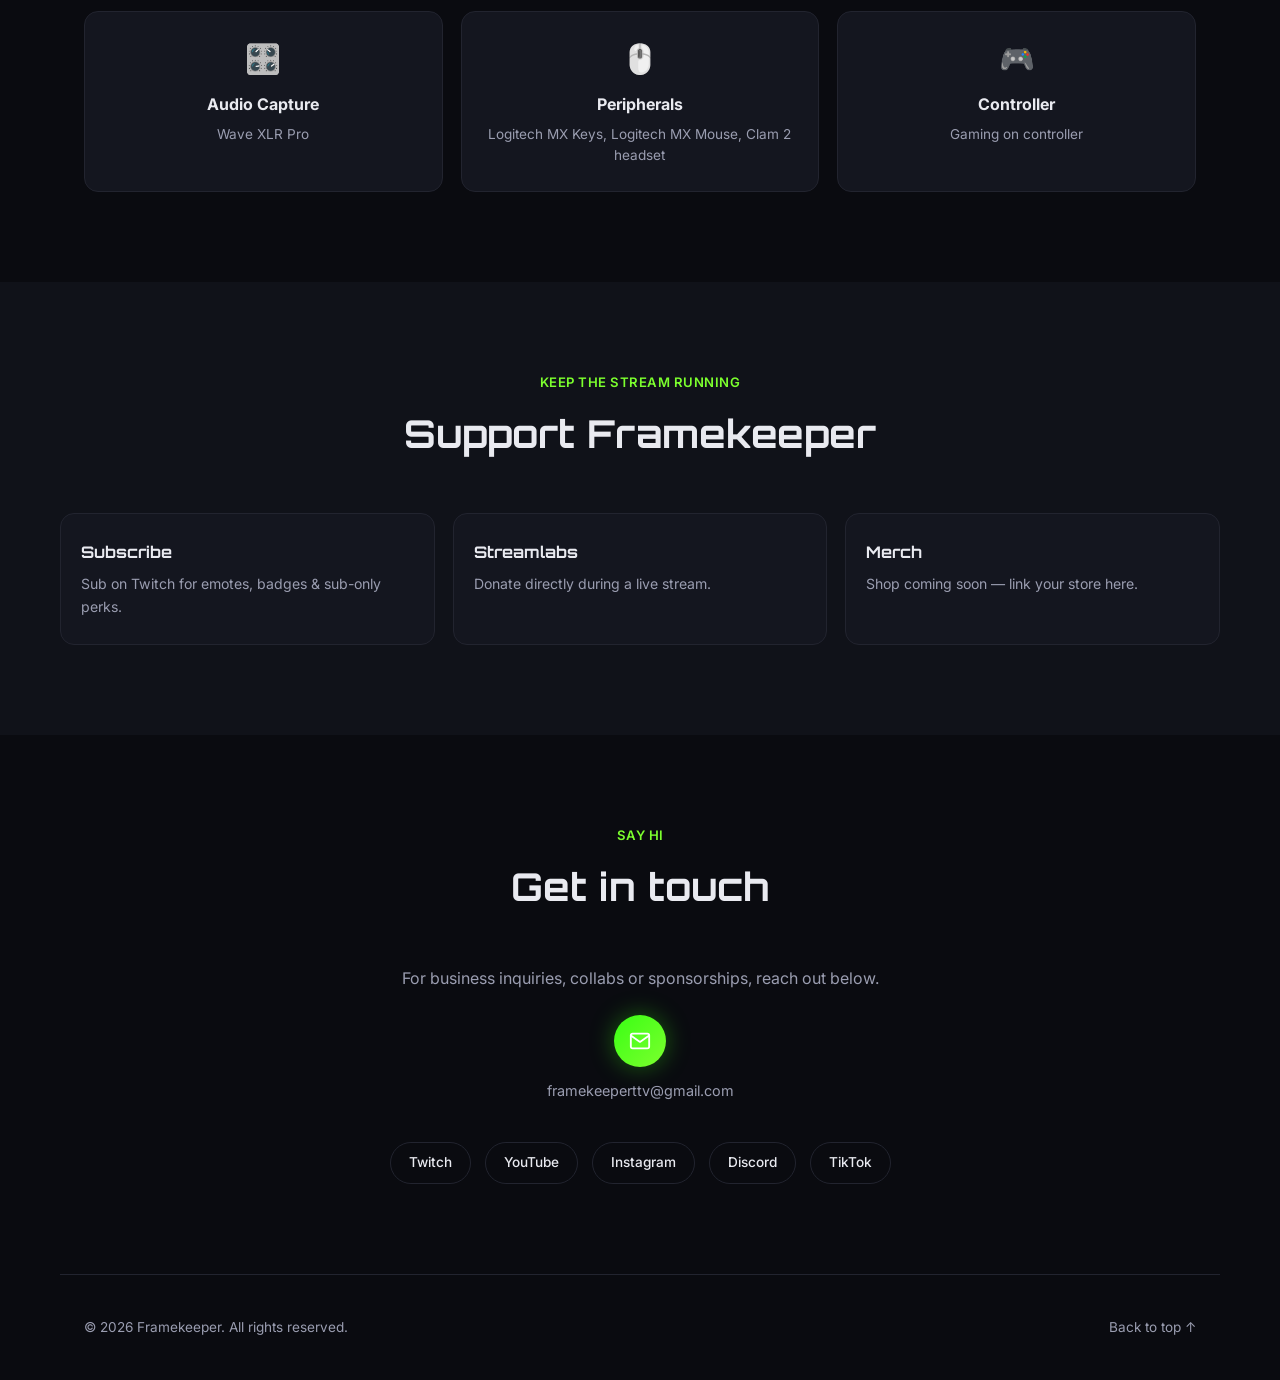
==== commit 5253b5bd: "Make Stream Challenges editable from the admin page Move the challenge list and note into site-data." ====
--- a/streamer-site/index.html
+++ b/streamer-site/index.html
@@ -48,7 +48,7 @@
   <!-- HERO -->
   <section class="hero">
     <div class="hero-inner">
-      <p class="eyebrow">Currently playing <strong>Your Game Here</strong></p>
+      <p class="eyebrow">Currently playing <strong data-bind="currentlyPlaying">Your Game Here</strong></p>
       <h1>FRAME<span class="accent">KEEPER</span></h1>
       <p class="hero-sub">Game streamer &amp; content creator. Chill vibes, sharp gameplay, and a community worth sticking around for.</p>
       <div class="hero-actions">
@@ -56,8 +56,8 @@
         <a class="btn btn-ghost" href="https://discord.gg/zXcfpspNe" target="_blank" rel="noopener">Join Discord</a>
       </div>
       <ul class="hero-stats">
-        <li><strong>272</strong><span>Followers</span></li>
-        <li><strong>150+</strong><span>Streams</span></li>
+        <li><strong data-bind="followers">272</strong><span>Followers</span></li>
+        <li><strong data-bind="streams">150+</strong><span>Streams</span></li>
       </ul>
     </div>
   </section>
@@ -103,9 +103,9 @@
         <p>Hi, I'm Framekeeper — originally from Curaçao, now living in the Netherlands. I'm into gaming (especially ZB), photography, and tech &amp; gadgets. We run a family-friendly stream for everyone to enjoy.</p>
         <p>I've got challenges available to redeem, and we play everything from solos, duos, and trios to squads — with friends, viewers, and sometimes fill games too.</p>
         <div class="fact-grid">
-          <div class="fact"><span class="fact-label">Main games</span><span class="fact-value">Fortnite · GTA 6 · The Precinct · Battlefield 6</span></div>
-          <div class="fact"><span class="fact-label">Streaming since</span><span class="fact-value">Jan 2026</span></div>
-          <div class="fact"><span class="fact-label">Schedule</span><span class="fact-value">Mon · Tue · Thu · Fri</span></div>
+          <div class="fact"><span class="fact-label">Main games</span><span class="fact-value" data-bind="mainGames">Fortnite · GTA 6 · The Precinct · Battlefield 6</span></div>
+          <div class="fact"><span class="fact-label">Streaming since</span><span class="fact-value" data-bind="streamingSince">Jan 2026</span></div>
+          <div class="fact"><span class="fact-label">Schedule</span><span class="fact-value" data-bind="scheduleSummary">Mon · Tue · Thu · Fri</span></div>
         </div>
       </div>
     </div>
@@ -206,7 +206,7 @@
         <p class="challenge-desc">Play the match with the voice changer on</p>
       </div>
     </div>
-    <p class="challenge-note">Redeem with channel points on Twitch to trigger a challenge live during the stream.</p>
+    <p class="challenge-note" data-bind="challengeNote">Redeem with channel points on Twitch to trigger a challenge live during the stream.</p>
   </section>
 
   <!-- SETUP -->
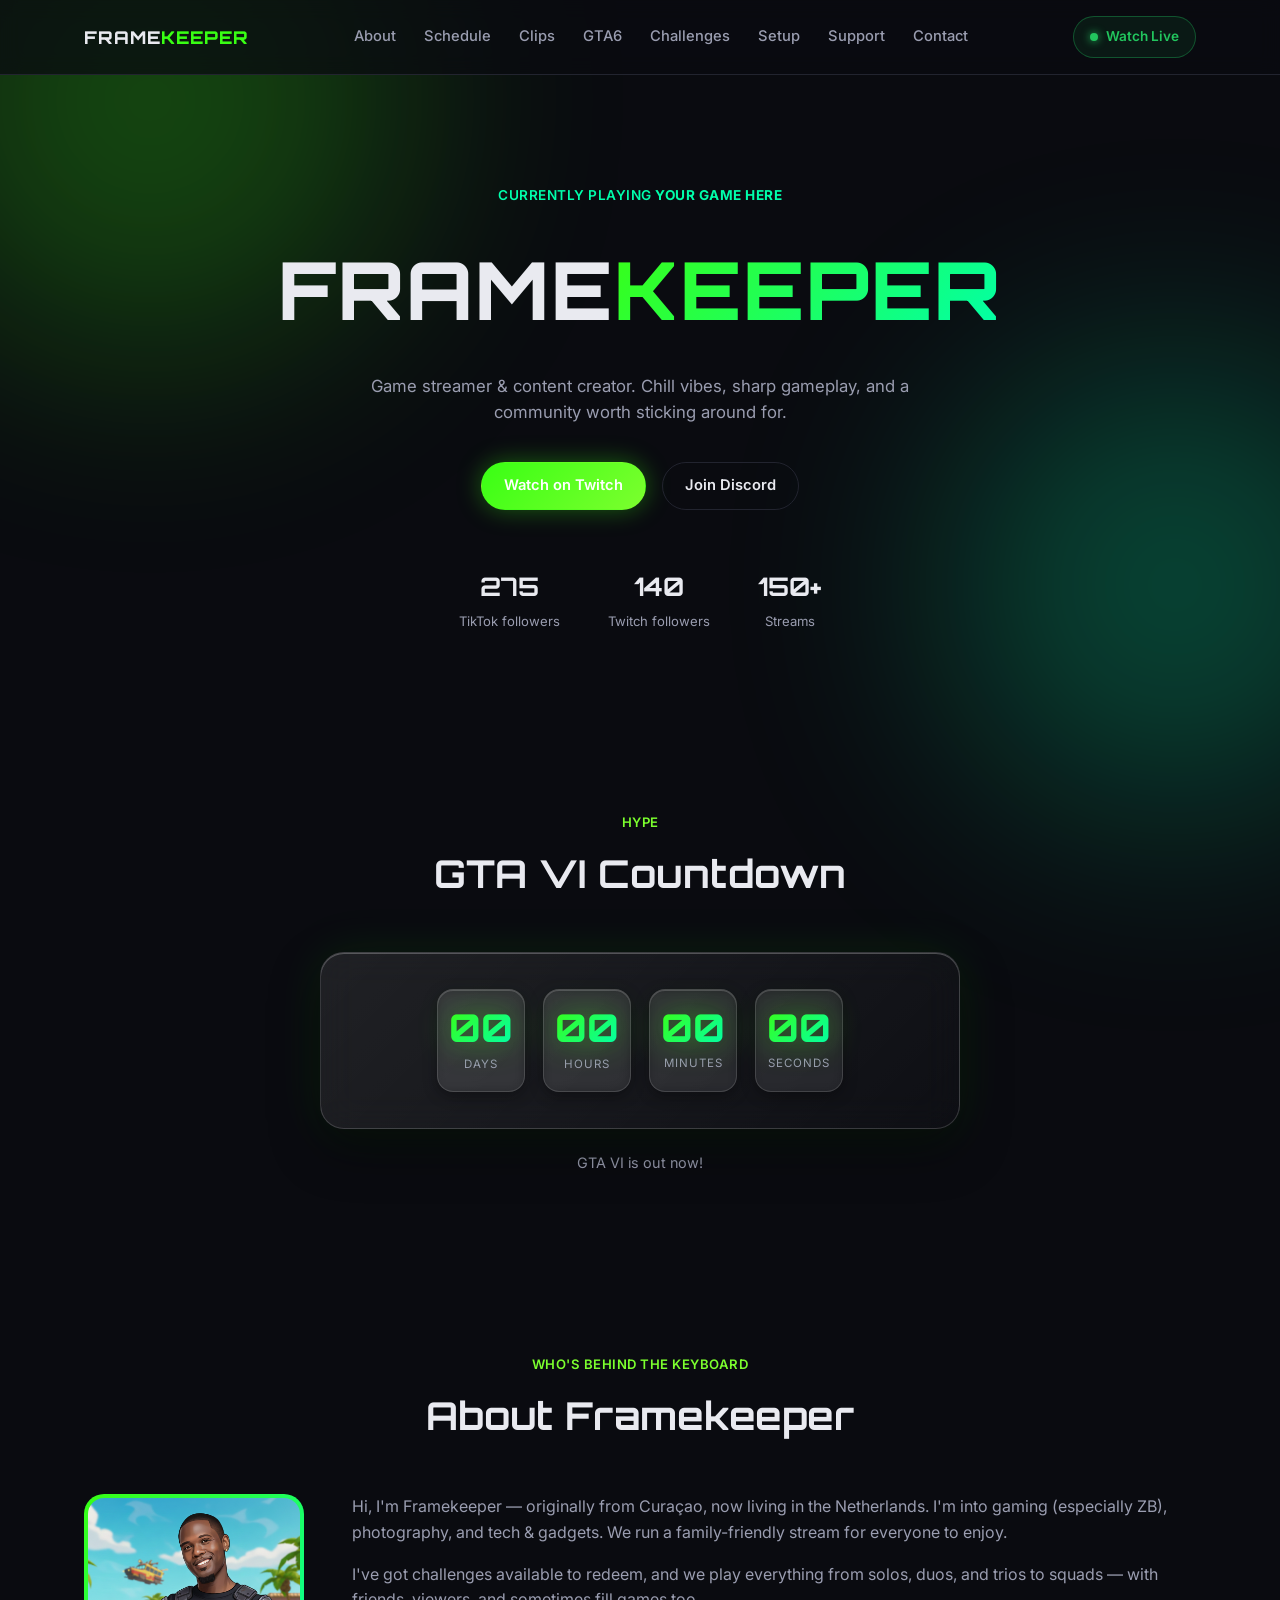
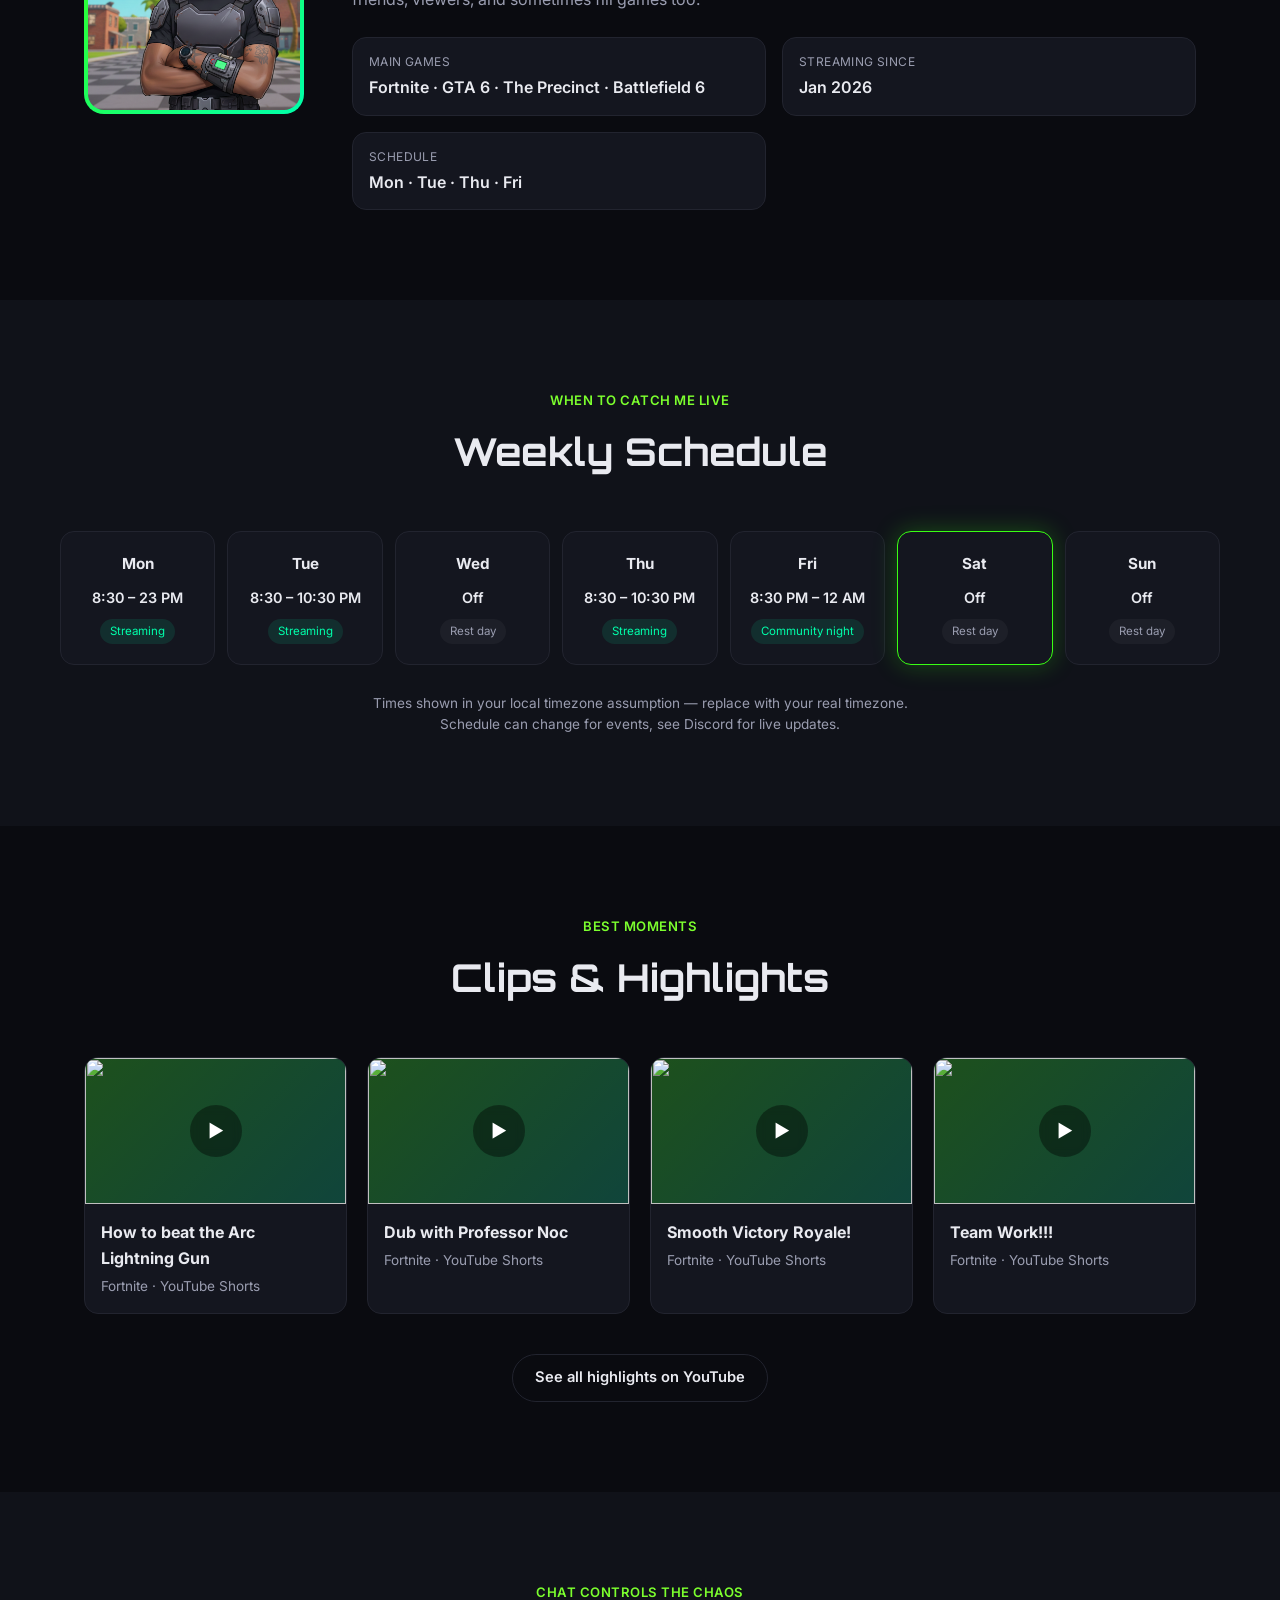
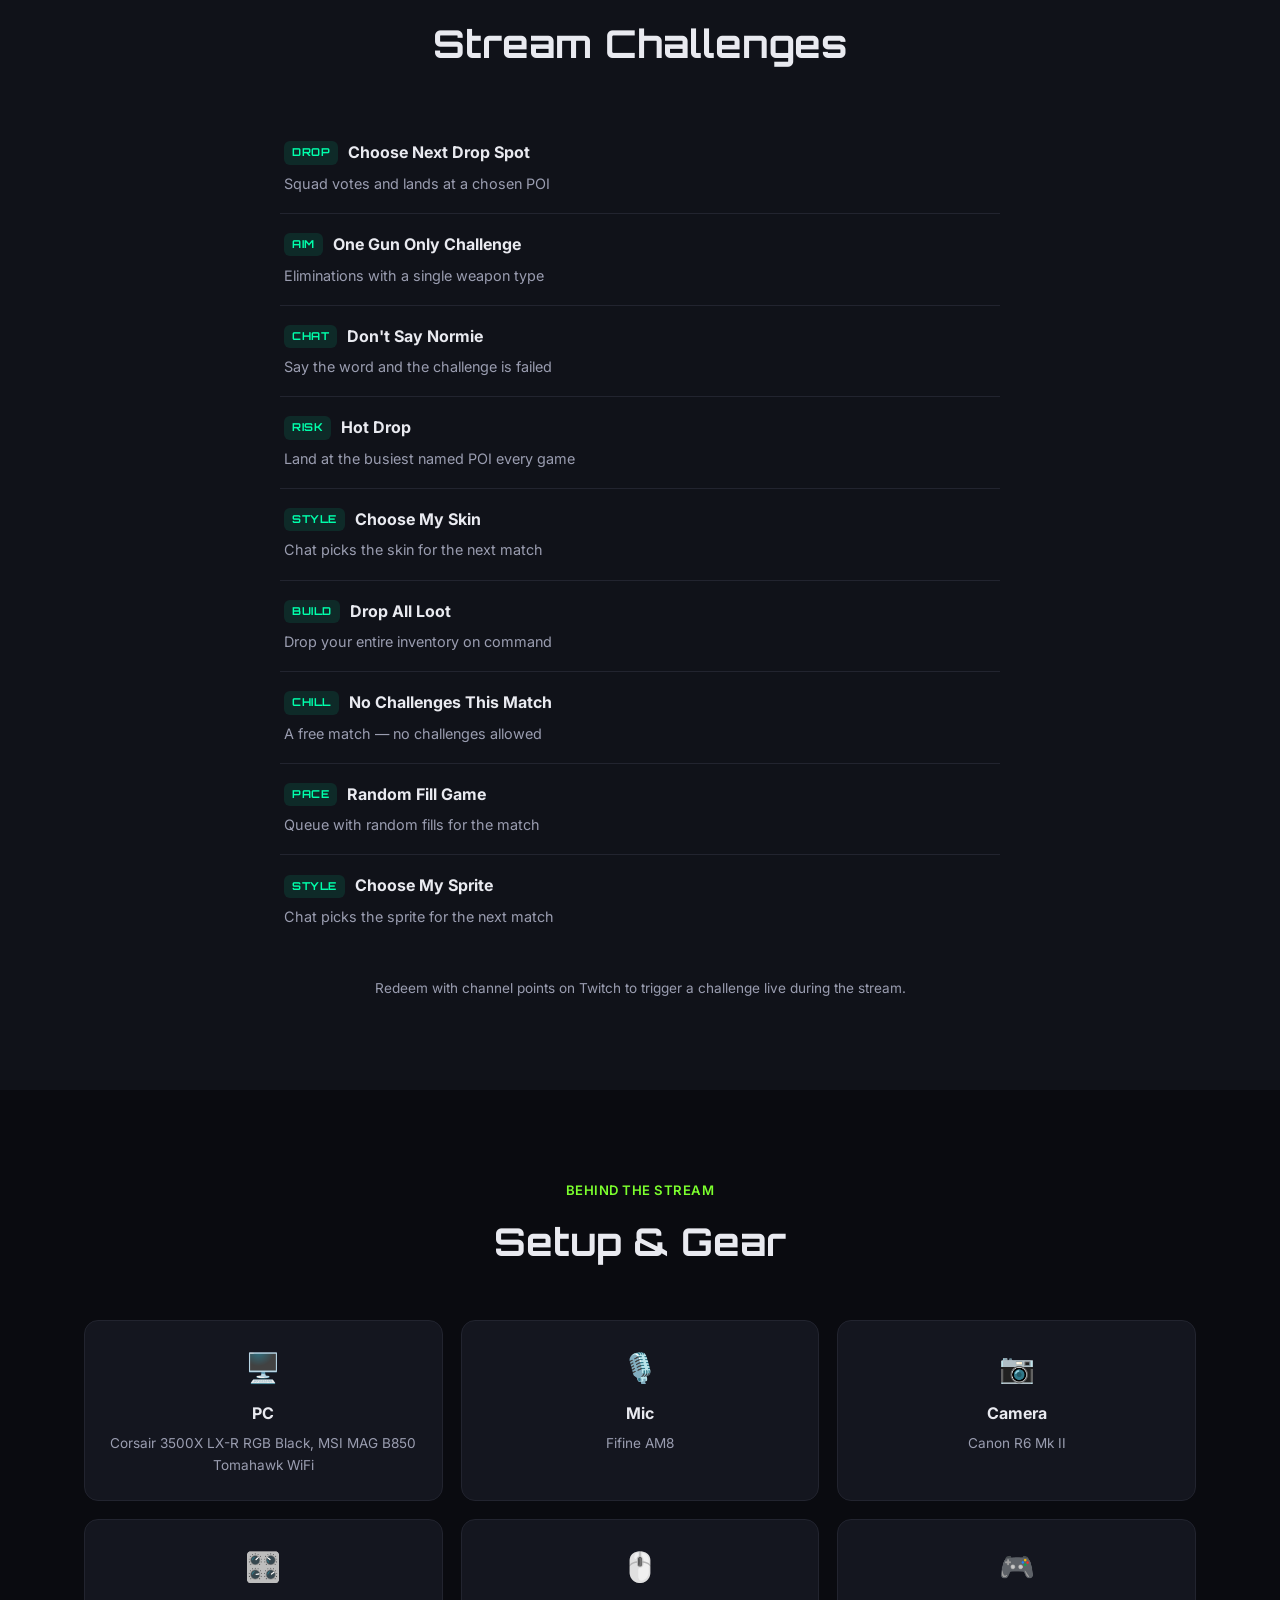
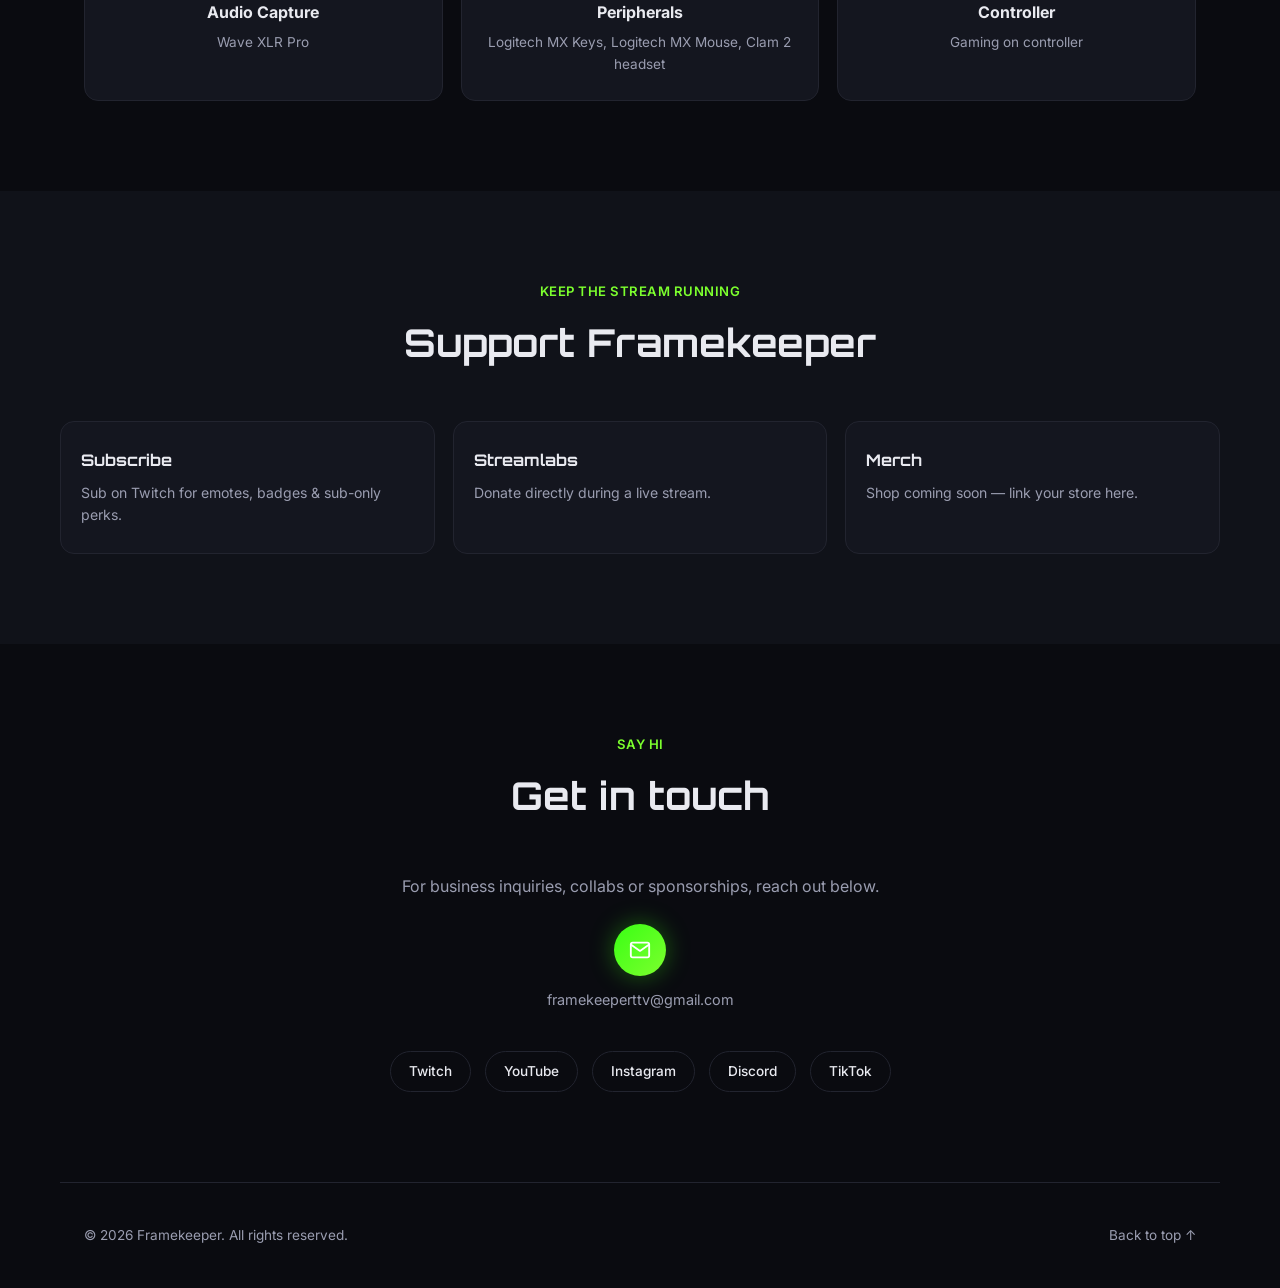
==== commit c11b67ee: "Add Twitch followers stat (140) and label existing count as TikTok Co-Authored-By: Claude Sonnet 5.5" ====
--- a/streamer-site/index.html
+++ b/streamer-site/index.html
@@ -56,7 +56,8 @@
         <a class="btn btn-ghost" href="https://discord.gg/zXcfpspNe" target="_blank" rel="noopener">Join Discord</a>
       </div>
       <ul class="hero-stats">
-        <li><strong data-bind="followers">272</strong><span>Followers</span></li>
+        <li><strong data-bind="followers">275</strong><span>TikTok followers</span></li>
+        <li><strong data-bind="twitchFollowers">140</strong><span>Twitch followers</span></li>
         <li><strong data-bind="streams">150+</strong><span>Streams</span></li>
       </ul>
     </div>
